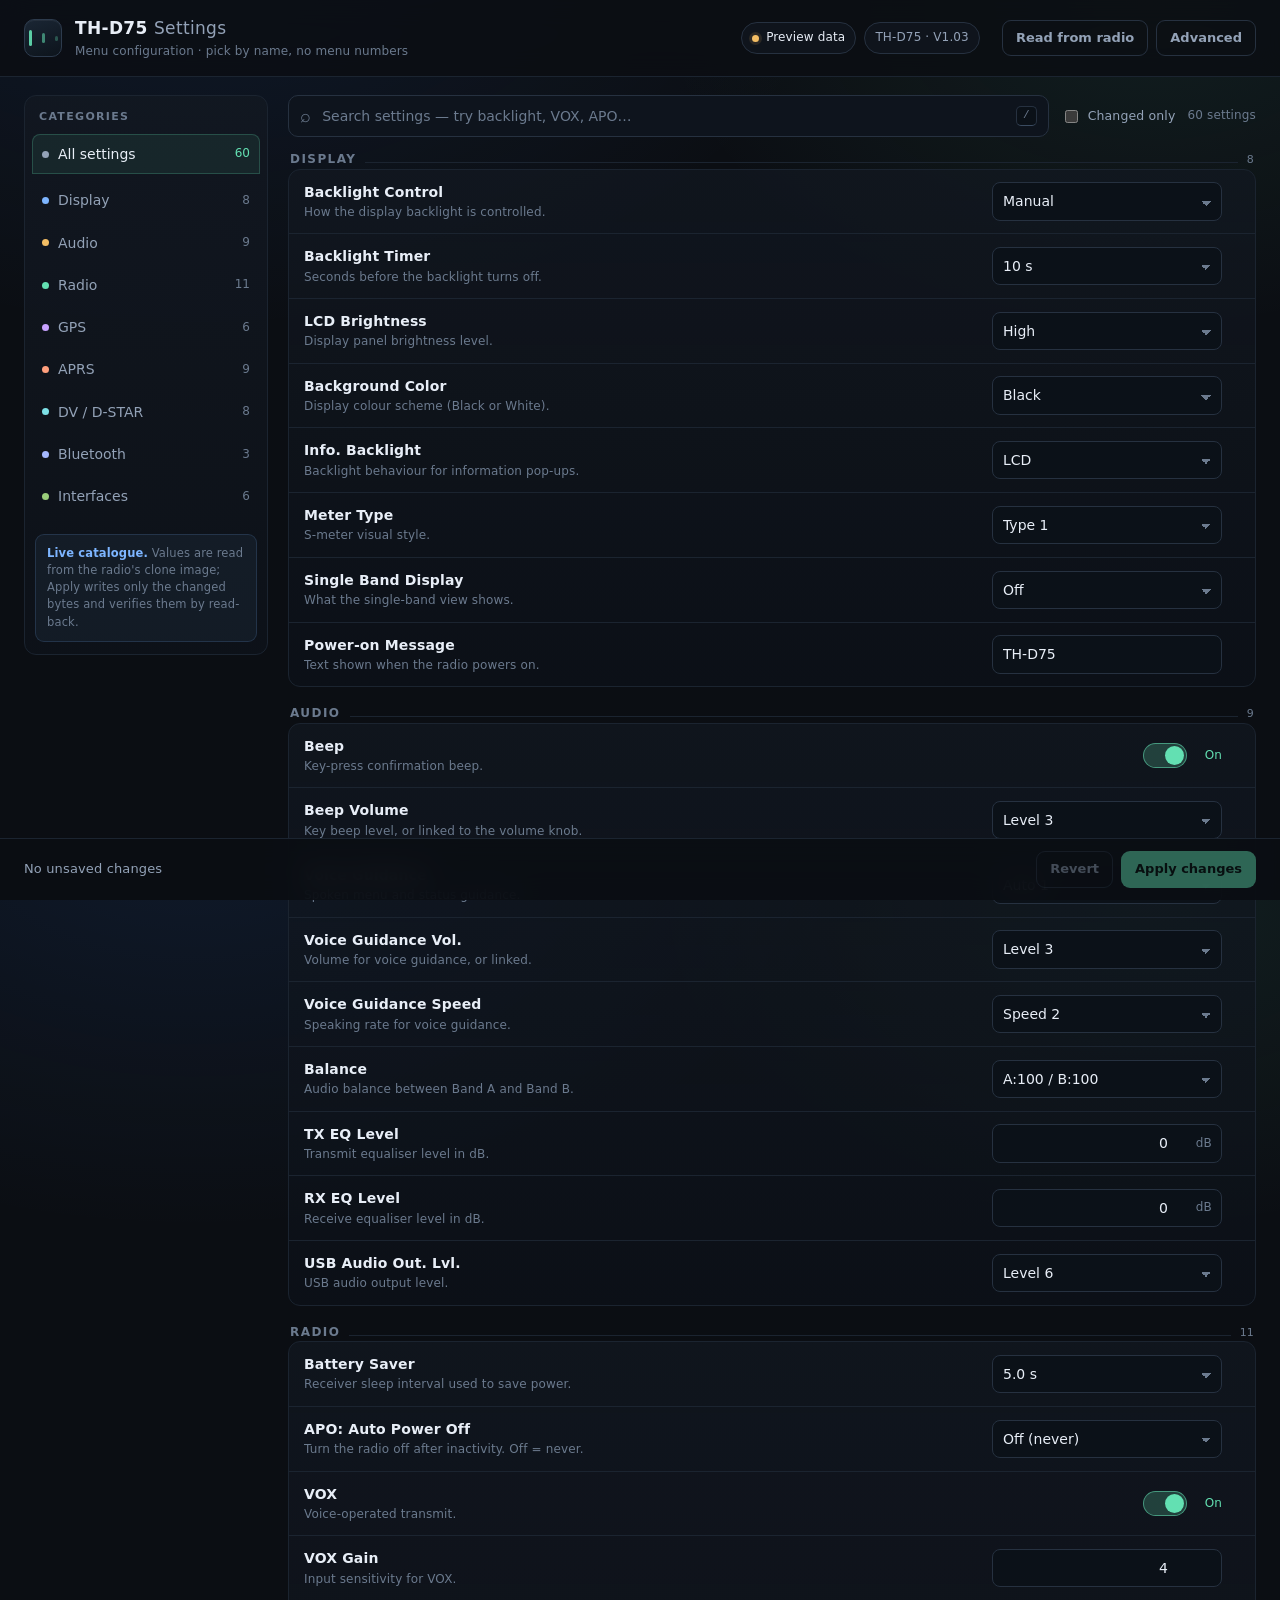
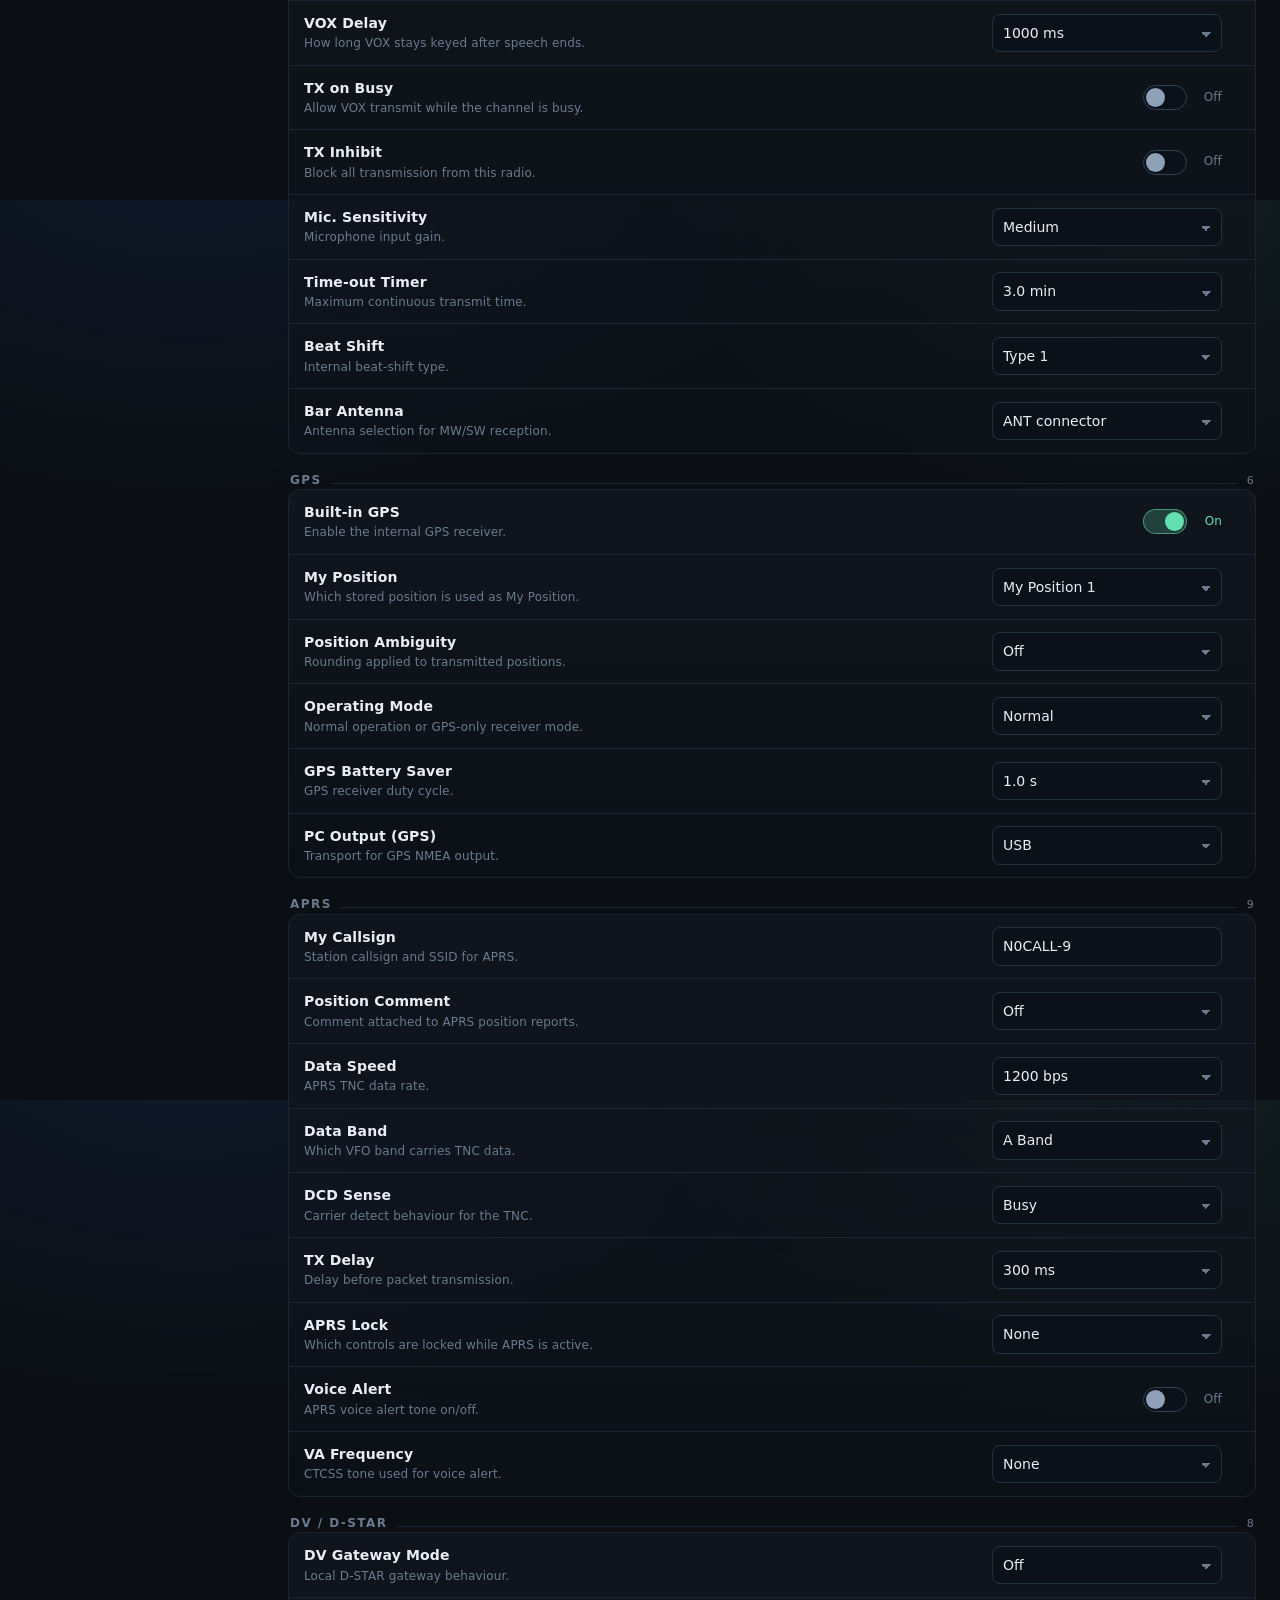
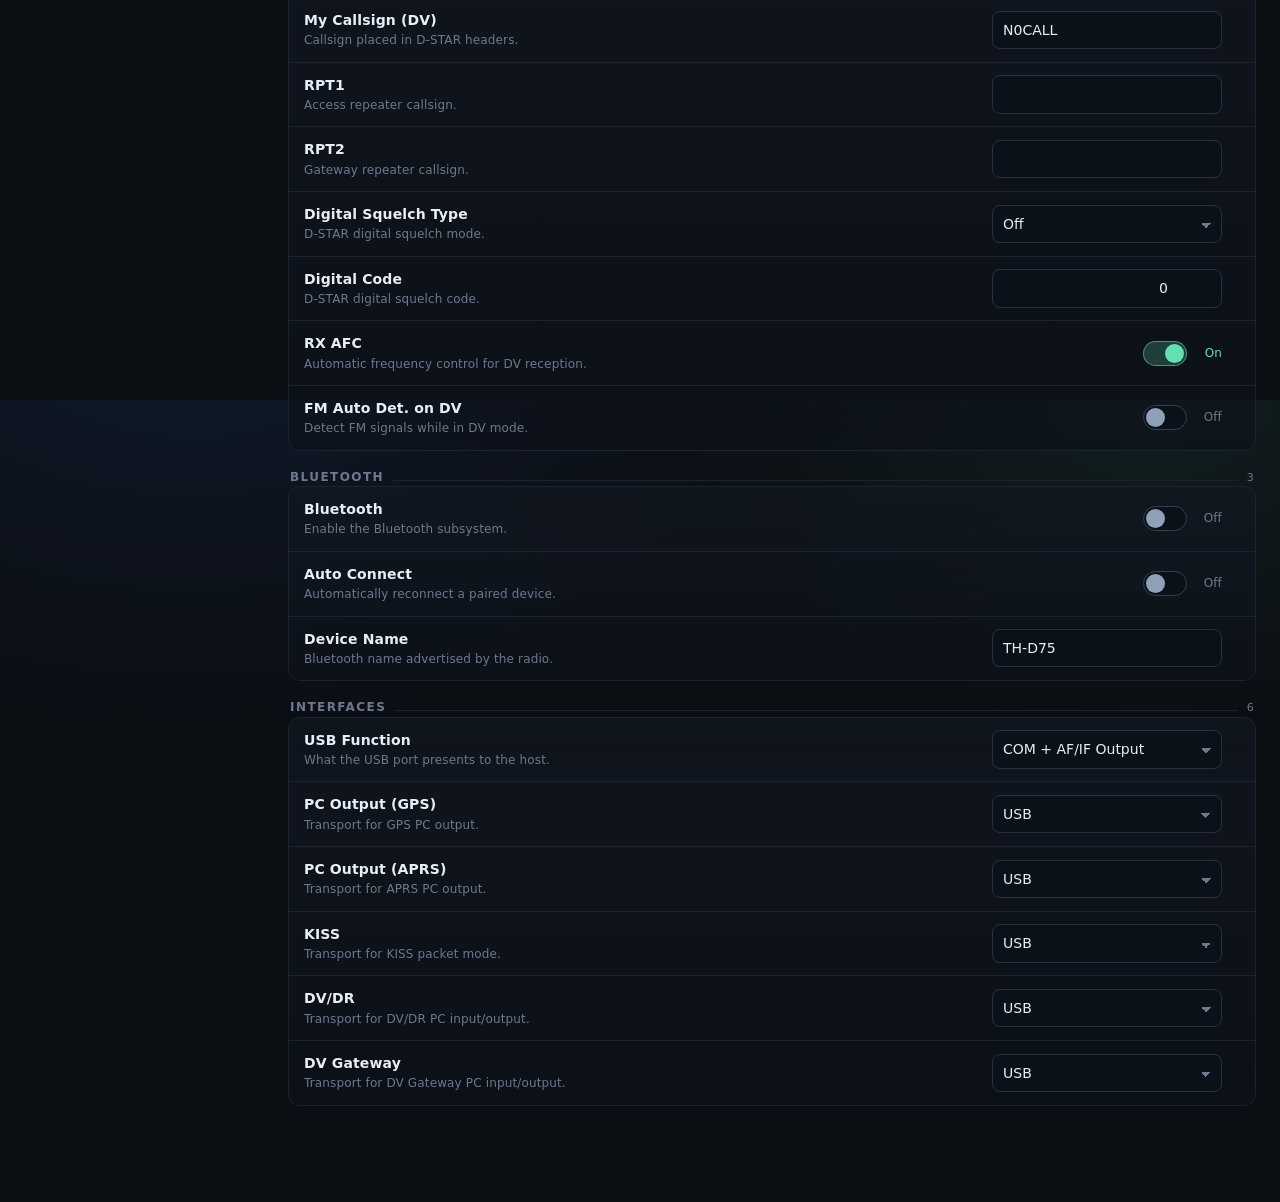
==== settings-ui/index.html @ fb85173a "Initial TH-D75 tools: settings UI, d75mon, menu map and findings" ====
<!doctype html>
<html lang="en">
<head>
  <meta charset="utf-8">
  <meta name="viewport" content="width=device-width, initial-scale=1">
  <title>TH-D75 Settings</title>
  <link rel="stylesheet" href="styles.css">
</head>
<body>
  <header class="topbar">
    <div class="brand">
      <div class="radio-mark" aria-hidden="true">
        <span></span><span></span><span></span>
      </div>
      <div>
        <h1>TH-D75 <em>Settings</em></h1>
        <p class="subtitle">Menu configuration · pick by name, no menu numbers</p>
      </div>
    </div>

    <div class="top-meta">
      <span class="chip chip-live" id="connection-chip"><span class="dot"></span><span id="connection-text">Preview data</span></span>
      <span class="chip" id="radio-meta">TH-D75 · V1.03</span>
    </div>

    <div class="top-actions">
      <button class="btn btn-ghost" id="exit-settings" type="button" hidden>Exit settings</button>
      <button class="btn btn-ghost" id="read-radio" type="button">Read from radio</button>
      <button class="btn btn-ghost" id="advanced-toggle" type="button" aria-pressed="false">Advanced</button>
    </div>
  </header>

  <div class="layout">
    <aside class="sidebar" aria-label="Categories">
      <div class="sidebar-head">Categories</div>
      <nav id="category-nav" class="category-nav"></nav>
      <div class="sidebar-note">
        <strong>Live catalogue.</strong> Values are read from the radio's clone
        image; Apply writes only the changed bytes and verifies them by read-back.
      </div>
    </aside>

    <main class="content">
      <div class="toolbar">
        <label class="search">
          <span class="search-icon" aria-hidden="true">⌕</span>
          <input id="search" type="search" placeholder="Search settings — try backlight, VOX, APO…" autocomplete="off" spellcheck="false">
          <kbd>/</kbd>
        </label>
        <label class="changed-filter">
          <input type="checkbox" id="changed-only">
          <span>Changed only</span>
        </label>
        <div class="result-count" id="result-count" aria-live="polite"></div>
      </div>

      <div class="list-wrap">
        <div id="settings-list" class="settings-list" role="list"></div>
        <div id="empty" class="empty" hidden>
          <div class="empty-mark" aria-hidden="true">⌕</div>
          <h2>No settings found</h2>
          <p>Try a different term, or clear the search and category filter.</p>
          <button class="btn btn-ghost" type="button" id="clear-filters">Clear filters</button>
        </div>
      </div>
    </main>
  </div>

  <footer class="actionbar" id="actionbar">
    <div class="change-summary" id="change-summary">No unsaved changes</div>
    <div class="action-buttons">
      <button class="btn btn-ghost" id="revert" type="button" disabled>Revert</button>
      <button class="btn btn-primary" id="apply" type="button" disabled>Apply changes</button>
    </div>
  </footer>

  <div class="toast" id="toast" role="status" aria-live="polite" hidden></div>

  <script src="catalog.js"></script>
  <script src="app.js"></script>
</body>
</html>
---- settings-ui/styles.css ----
:root {
  color-scheme: dark;
  --bg: #0b0e13;
  --bg-glow: #101722;
  --panel: #121821;
  --panel-2: #0e141d;
  --line: #263140;
  --line-soft: #1b2430;
  --text: #e8eef7;
  --muted: #93a2b7;
  --faint: #6b7a8e;
  --accent: #63e0b2;
  --accent-ink: #07130e;
  --accent-dim: #1d4b3b;
  --amber: #f3bd64;
  --blue: #7db5ff;
  --danger: #ff8b8b;
  --radius: 12px;
  --shadow: 0 20px 60px rgba(0, 0, 0, .35);
}

* { box-sizing: border-box; }
html, body { height: 100%; }
body {
  margin: 0;
  background:
    radial-gradient(1100px 700px at 15% -10%, rgba(57, 133, 255, .10), transparent 60%),
    radial-gradient(900px 600px at 90% 0%, rgba(99, 224, 178, .08), transparent 55%),
    var(--bg);
  color: var(--text);
  font: 14px/1.45 Inter, "Segoe UI", system-ui, -apple-system, "Helvetica Neue", Arial, sans-serif;
  letter-spacing: .01em;
  min-height: 100dvh;
  display: flex;
  flex-direction: column;
}

button, input, select { font: inherit; color: inherit; }
button { cursor: pointer; }
::selection { background: rgba(99, 224, 178, .25); }

.topbar {
  position: sticky;
  top: 0;
  z-index: 20;
  display: flex;
  align-items: center;
  gap: 22px;
  padding: 16px 24px;
  background: rgba(11, 14, 19, .82);
  backdrop-filter: blur(14px);
  border-bottom: 1px solid var(--line-soft);
}
.brand { display: flex; align-items: center; gap: 13px; min-width: 0; }
.radio-mark {
  width: 38px; height: 38px; border-radius: 10px;
  background: linear-gradient(160deg, #1a2634, #0d141c);
  border: 1px solid #2d3b4d;
  display: grid; place-items: center;
  box-shadow: inset 0 1px 0 rgba(255,255,255,.05);
}
.radio-mark span { display: block; width: 3px; height: 16px; background: var(--accent); border-radius: 2px; opacity: .9; }
.radio-mark span:nth-child(2) { height: 10px; opacity: .55; }
.radio-mark span:nth-child(3) { height: 5px; opacity: .3; }
.radio-mark span + span { margin-left: 3px; }
.radio-mark { grid-auto-flow: column; }
h1 { margin: 0; font-size: 17px; font-weight: 650; letter-spacing: .02em; white-space: nowrap; }
h1 em { color: var(--muted); font-weight: 450; font-style: normal; }
.subtitle { margin: 2px 0 0; color: var(--faint); font-size: 12px; white-space: nowrap; }
.top-meta { display: flex; gap: 8px; align-items: center; margin-left: auto; }
.chip {
  display: inline-flex; align-items: center; gap: 7px;
  padding: 6px 10px; border-radius: 999px;
  border: 1px solid var(--line);
  color: var(--muted); font-size: 12px; white-space: nowrap;
  background: rgba(18, 24, 33, .7);
}
.chip-live { color: var(--text); }
.chip-live .dot {
  width: 7px; height: 7px; border-radius: 50%;
  background: var(--amber); box-shadow: 0 0 0 3px rgba(243, 189, 100, .12);
}
.chip-live.live .dot { background: var(--accent); box-shadow: 0 0 0 3px rgba(99, 224, 178, .14); }
.top-actions { display: flex; gap: 8px; }
.btn {
  border-radius: 9px; padding: 8px 13px; border: 1px solid transparent;
  font-size: 13px; font-weight: 550; transition: background .15s, border-color .15s, color .15s, transform .05s;
}
.btn:active { transform: translateY(1px); }
.btn:focus-visible, input:focus-visible, select:focus-visible, .toggle:focus-visible {
  outline: 2px solid var(--accent); outline-offset: 2px;
}
.btn:disabled { opacity: .42; cursor: not-allowed; }
.btn-ghost { background: transparent; border-color: var(--line); color: var(--muted); }
.btn-ghost:hover:not(:disabled) { color: var(--text); border-color: #3a4b60; background: rgba(255,255,255,.03); }
.btn-primary { background: var(--accent); color: var(--accent-ink); }
.btn-primary:hover:not(:disabled) { background: #7df0c2; }

.layout {
  flex: 1;
  width: min(1500px, 100%);
  margin: 0 auto;
  padding: 18px 24px 96px;
  display: grid;
  grid-template-columns: 244px minmax(0, 1fr);
  gap: 20px;
  align-items: start;
}
.sidebar {
  position: sticky; top: 87px;
  border: 1px solid var(--line-soft);
  border-radius: var(--radius);
  background: linear-gradient(180deg, rgba(18,24,33,.9), rgba(13,18,26,.9));
  overflow: hidden;
}
.sidebar-head {
  padding: 13px 14px 8px;
  color: var(--faint); font-size: 11px; font-weight: 650;
  text-transform: uppercase; letter-spacing: .12em;
}
.category-nav { display: flex; flex-direction: column; padding: 0 7px 8px; }
.cat {
  display: flex; align-items: center; gap: 9px;
  width: 100%; padding: 9px 9px; margin: 1px 0;
  border: 1px solid transparent; border-radius: 8px;
  background: transparent; color: var(--muted); text-align: left;
}
.cat:hover { background: rgba(255,255,255,.035); color: var(--text); }
.cat.active { background: rgba(99,224,178,.08); border-color: rgba(99,224,178,.22); color: var(--text); }
.cat .cat-dot { width: 7px; height: 7px; border-radius: 50%; background: var(--cat-color, var(--faint)); flex: none; }
.cat .cat-name { flex: 1; }
.cat .cat-count { color: var(--faint); font-size: 12px; font-variant-numeric: tabular-nums; }
.cat.active .cat-count { color: var(--accent); }
.cat-all { margin-bottom: 5px; border-bottom: 1px solid var(--line-soft); border-radius: 8px 8px 0 0; }
.sidebar-note {
  margin: 8px 10px 12px;
  padding: 10px 11px;
  border-radius: 9px;
  background: rgba(125, 181, 255, .06);
  border: 1px solid rgba(125, 181, 255, .16);
  color: var(--faint); font-size: 11.5px; line-height: 1.5;
}
.sidebar-note strong { color: var(--blue); font-weight: 600; }

.content { min-width: 0; }
.toolbar {
  display: flex; align-items: center; gap: 12px; flex-wrap: wrap;
  margin-bottom: 14px;
}
.search {
  flex: 1; min-width: 260px;
  display: flex; align-items: center; gap: 9px;
  padding: 9px 11px;
  border: 1px solid var(--line); border-radius: 10px;
  background: var(--panel-2);
}
.search:focus-within { border-color: rgba(99,224,178,.55); box-shadow: 0 0 0 3px rgba(99,224,178,.08); }
.search-icon { color: var(--faint); font-size: 18px; line-height: 1; }
.search input {
  flex: 1; border: 0; outline: 0; background: transparent; color: var(--text);
  min-width: 0;
}
.search input::placeholder { color: var(--faint); }
kbd {
  border: 1px solid var(--line); border-bottom-color: #3a4b60; border-radius: 5px;
  padding: 1px 6px; color: var(--faint); font-size: 11px; background: #0b1118;
}
.changed-filter { display: flex; align-items: center; gap: 7px; color: var(--muted); font-size: 12.5px; user-select: none; }
.changed-filter input { accent-color: var(--accent); }
.result-count { color: var(--faint); font-size: 12px; margin-left: auto; }

.list-wrap { position: relative; }
.settings-list { display: flex; flex-direction: column; gap: 18px; }
.group-head {
  display: flex; align-items: baseline; gap: 9px; padding: 0 2px;
}
.group-head h2 { margin: 0; font-size: 12px; text-transform: uppercase; letter-spacing: .12em; color: var(--faint); font-weight: 650; }
.group-head .group-line { flex: 1; height: 1px; background: var(--line-soft); }
.group-head .group-count { color: var(--faint); font-size: 11px; }
.rows {
  border: 1px solid var(--line-soft); border-radius: var(--radius);
  background: linear-gradient(180deg, rgba(18,24,33,.75), rgba(13,18,26,.65));
  overflow: hidden;
}
.row {
  display: grid;
  grid-template-columns: minmax(0, 1fr) 230px auto;
  gap: 18px; align-items: center;
  padding: 12px 15px;
  border-top: 1px solid var(--line-soft);
  transition: background .12s;
}
.row:first-child { border-top: 0; }
.row:hover { background: rgba(255,255,255,.018); }
.row.changed { background: rgba(99,224,178,.035); }
.row-main { min-width: 0; }
.row-title { display: flex; align-items: center; gap: 8px; }
.row-label { font-weight: 560; color: var(--text); }
.changed-dot {
  width: 6px; height: 6px; border-radius: 50%; background: var(--accent);
  box-shadow: 0 0 0 3px rgba(99,224,178,.10); flex: none;
}
.row-desc { color: var(--faint); font-size: 12px; margin-top: 2px; overflow: hidden; text-overflow: ellipsis; white-space: nowrap; }
.row-meta { display: flex; gap: 6px; flex-wrap: wrap; justify-content: flex-end; }
.badge {
  display: inline-flex; align-items: center;
  border: 1px solid var(--line); border-radius: 6px;
  padding: 2px 6px; color: var(--faint); font-size: 10.5px;
  font-variant-numeric: tabular-nums; white-space: nowrap;
}
.badge.menu { color: var(--blue); border-color: rgba(125,181,255,.25); background: rgba(125,181,255,.06); }
.badge.offset { font-family: ui-monospace, SFMono-Regular, Menlo, monospace; }
body:not(.advanced) .row-meta .badge { display: none; }
body.advanced .row-meta .badge { display: inline-flex; }

.control { justify-self: end; width: 230px; }
select, input[type="text"], input[type="number"] {
  width: 100%; padding: 8px 10px;
  border: 1px solid var(--line); border-radius: 8px;
  background: #0b1118; color: var(--text);
  outline: 0;
}
select { appearance: none; padding-right: 30px;
  background-image: linear-gradient(45deg, transparent 50%, var(--faint) 50%), linear-gradient(135deg, var(--faint) 50%, transparent 50%);
  background-position: calc(100% - 15px) 55%, calc(100% - 10px) 55%;
  background-size: 5px 5px, 5px 5px; background-repeat: no-repeat;
}
select:hover, input:hover { border-color: #35465b; }
select:focus, input:focus { border-color: rgba(99,224,178,.6); box-shadow: 0 0 0 3px rgba(99,224,178,.07); }
input[type="number"] { text-align: right; padding-right: 38px; }
.number-wrap { position: relative; }
.number-unit { position: absolute; right: 10px; top: 50%; transform: translateY(-50%); color: var(--faint); font-size: 12px; pointer-events: none; }
.toggle {
  position: relative; width: 44px; height: 25px; border-radius: 999px;
  border: 1px solid #334154; background: #0b1118; padding: 0;
  transition: background .16s, border-color .16s;
}
.toggle::after {
  content: ""; position: absolute; top: 2px; left: 2px;
  width: 19px; height: 19px; border-radius: 50%;
  background: #8fa1b8; transition: transform .16s, background .16s;
}
.toggle[aria-checked="true"] { background: rgba(99,224,178,.22); border-color: rgba(99,224,178,.55); }
.toggle[aria-checked="true"]::after { transform: translateX(19px); background: var(--accent); }
.toggle-row { display: flex; align-items: center; justify-content: flex-end; gap: 9px; height: 100%; }
.toggle-state { color: var(--faint); font-size: 12px; min-width: 26px; text-align: right; }
.toggle[aria-checked="true"] ~ .toggle-state { color: var(--accent); }

.empty {
  text-align: center; padding: 70px 20px; color: var(--muted);
  border: 1px dashed var(--line); border-radius: var(--radius);
  background: rgba(18,24,33,.35);
}
.empty-mark { font-size: 30px; color: var(--faint); margin-bottom: 6px; }
.empty h2 { margin: 0 0 4px; font-size: 16px; color: var(--text); }
.empty p { margin: 0 0 16px; color: var(--faint); font-size: 13px; }

.actionbar {
  position: fixed; bottom: 0; left: 0; right: 0; z-index: 30;
  display: flex; align-items: center; gap: 16px;
  padding: 12px 24px calc(12px + env(safe-area-inset-bottom));
  background: rgba(11,14,19,.9);
  backdrop-filter: blur(14px);
  border-top: 1px solid var(--line-soft);
}
.change-summary { color: var(--muted); font-size: 13px; }
.change-summary strong { color: var(--accent); font-weight: 650; }
.action-buttons { display: flex; gap: 8px; margin-left: auto; }

.toast {
  position: fixed; left: 50%; bottom: 78px; transform: translateX(-50%);
  z-index: 50; max-width: min(560px, calc(100vw - 32px));
  padding: 11px 15px; border-radius: 10px;
  background: #172331; border: 1px solid #2f4055; color: var(--text);
  box-shadow: var(--shadow); font-size: 13px;
  animation: toast-in .18s ease-out;
}
@keyframes toast-in { from { opacity: 0; transform: translate(-50%, 6px); } to { opacity: 1; transform: translate(-50%, 0); } }

@media (max-width: 1040px) {
  .topbar { flex-wrap: wrap; }
  .top-meta { margin-left: 0; }
  .top-actions { margin-left: auto; }
  .layout { grid-template-columns: 200px minmax(0, 1fr); }
}
@media (max-width: 820px) {
  .layout { grid-template-columns: 1fr; padding: 14px 14px 100px; }
  .sidebar { position: static; }
  .category-nav { flex-direction: row; overflow-x: auto; gap: 4px; padding: 0 8px 9px; }
  .cat { width: auto; white-space: nowrap; }
  .cat-all { border-bottom: 0; border-right: 1px solid var(--line-soft); margin-bottom: 0; border-radius: 8px 0 0 8px; }
  .sidebar-note { display: none; }
  .row { grid-template-columns: minmax(0, 1fr); gap: 9px; }
  .control { width: 100%; justify-self: stretch; }
  .row-meta { justify-content: flex-start; }
  .topbar { padding: 13px 14px; gap: 12px; }
  .subtitle { display: none; }
  h1 { font-size: 16px; }
  .top-actions { width: 100%; }
  .top-actions .btn { flex: 1; }
}
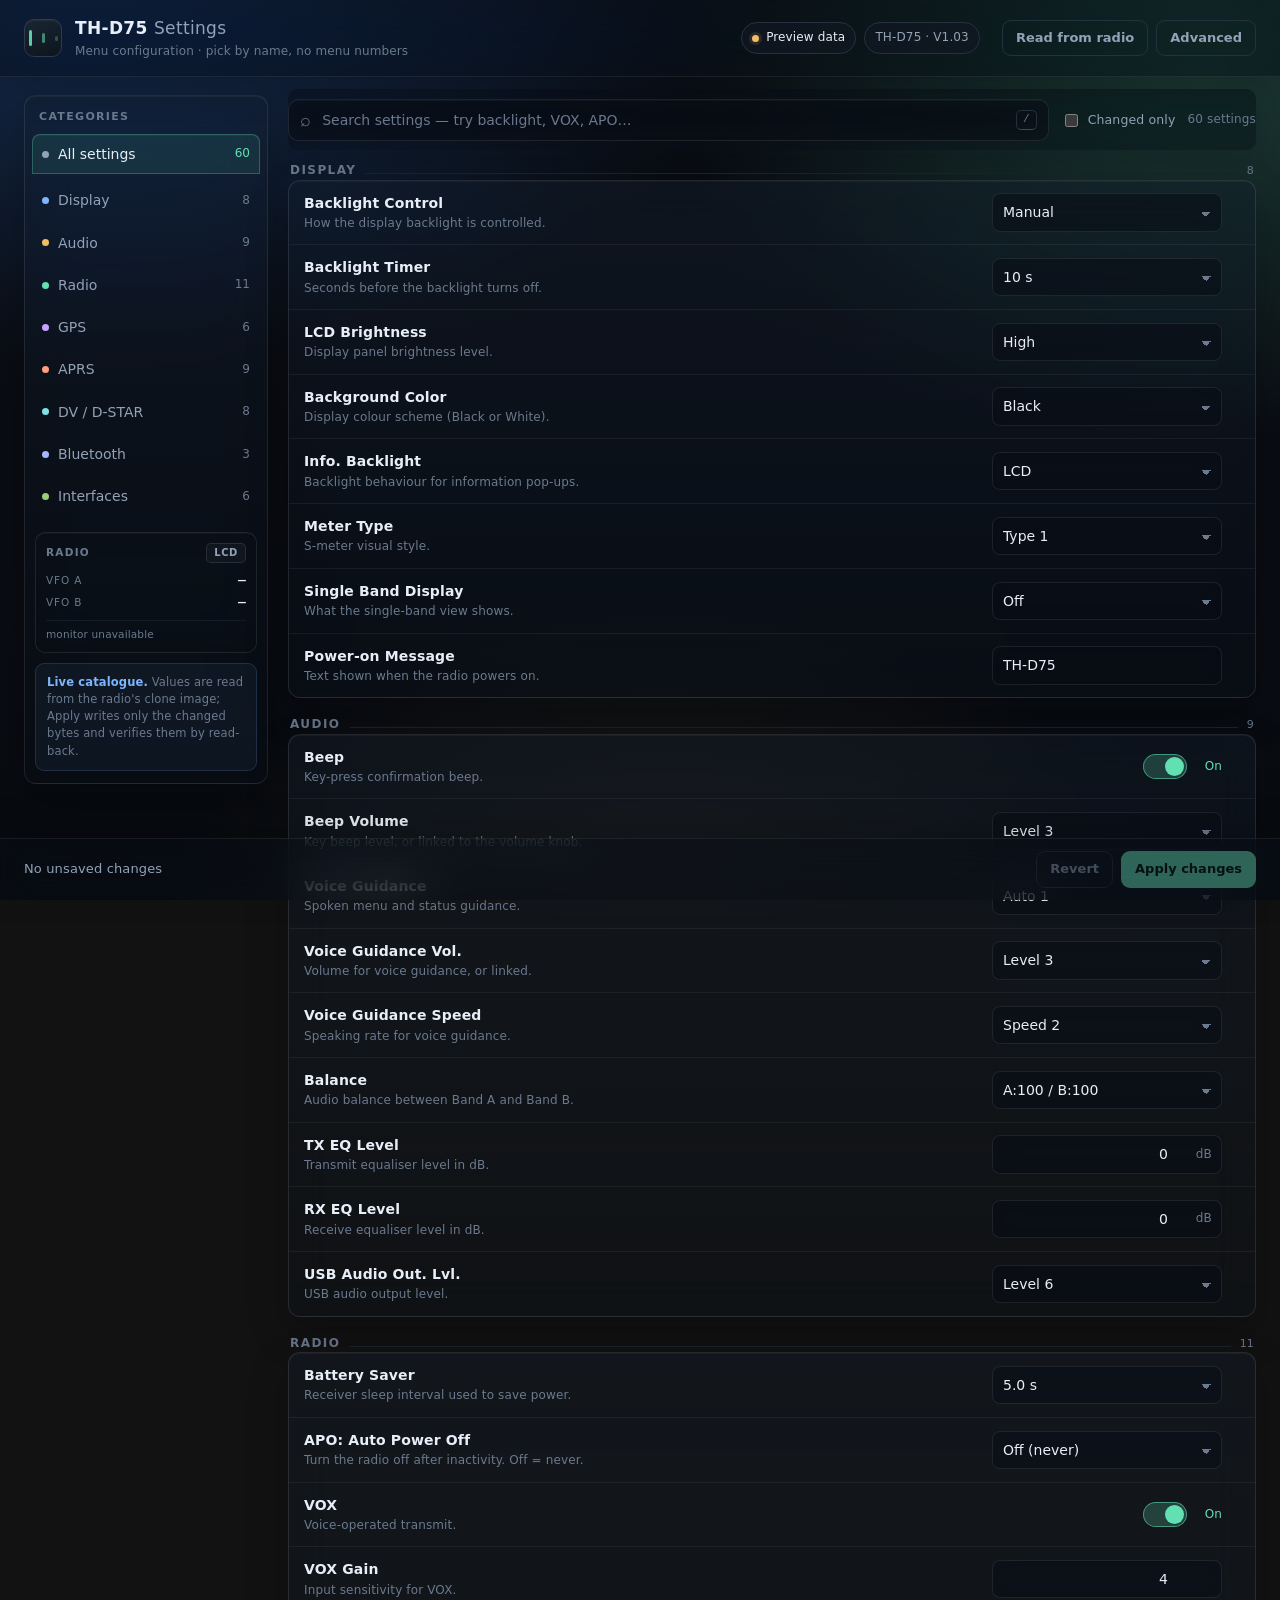
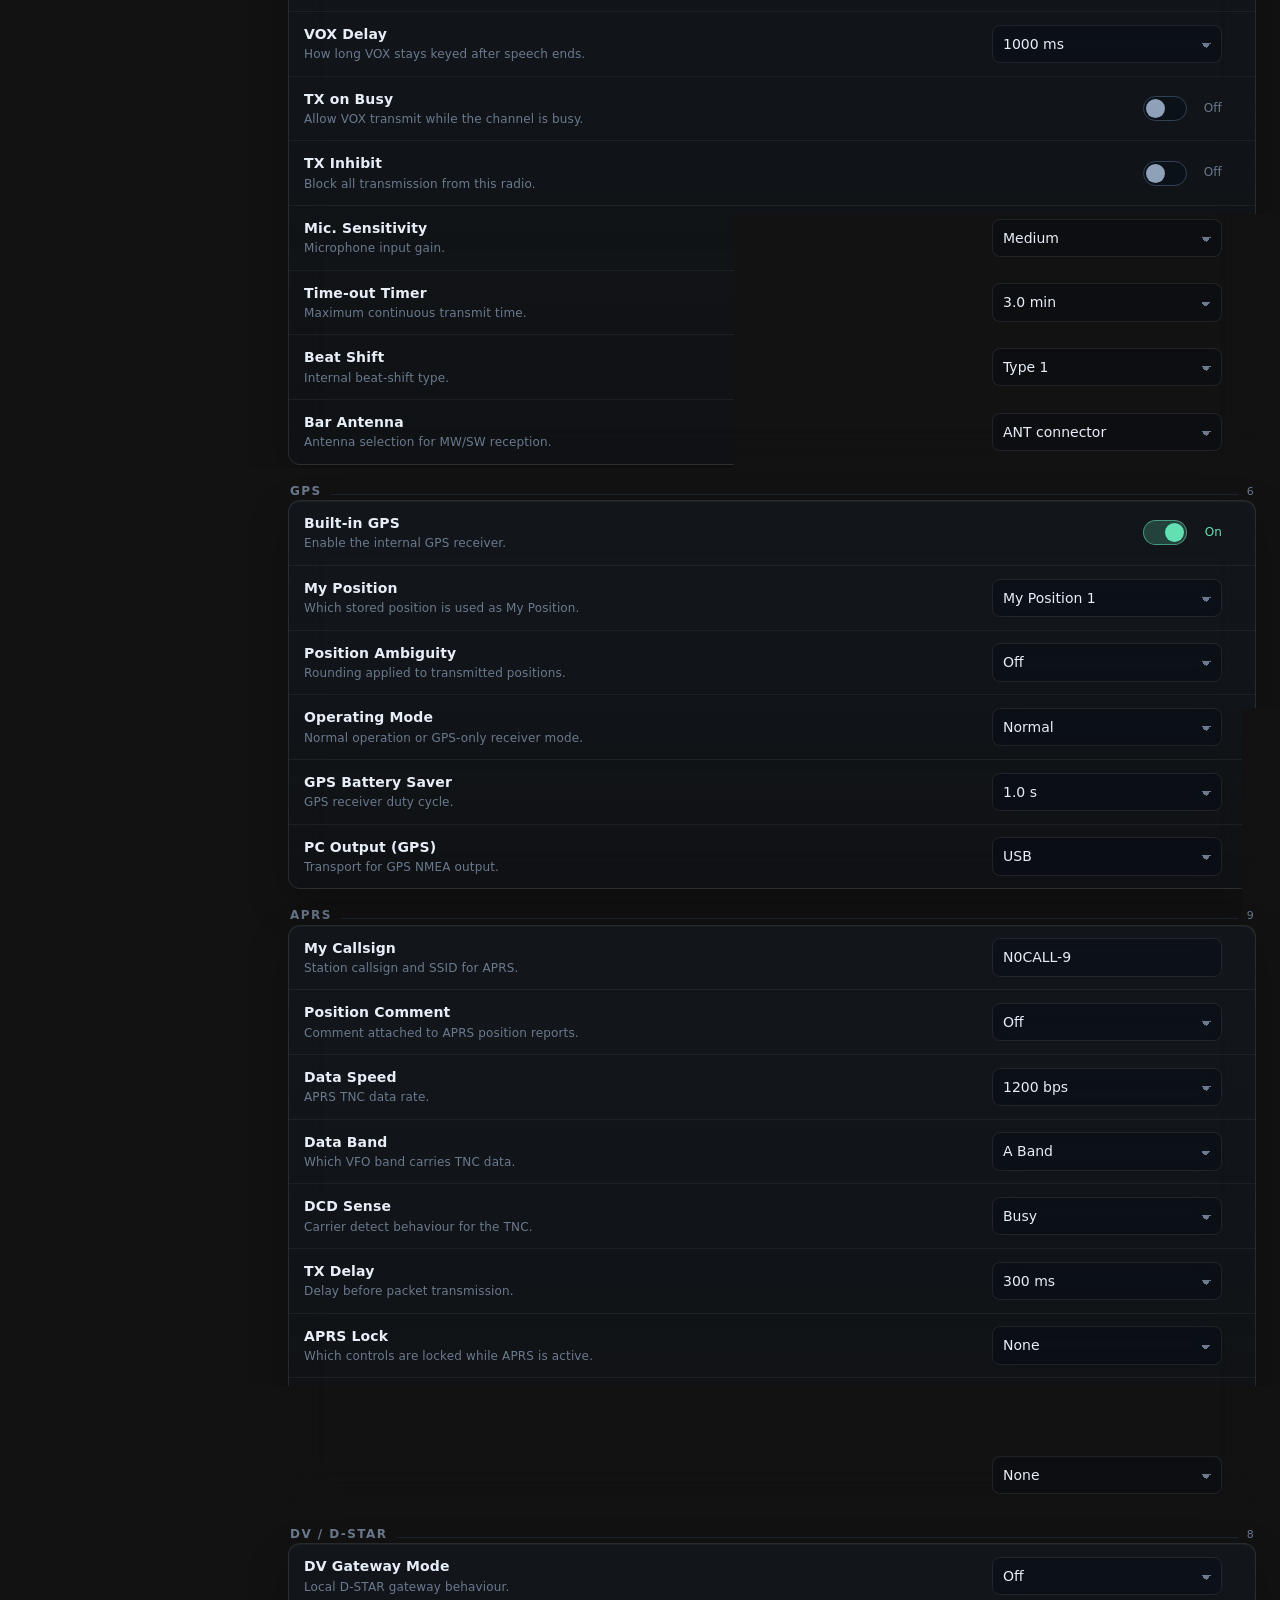
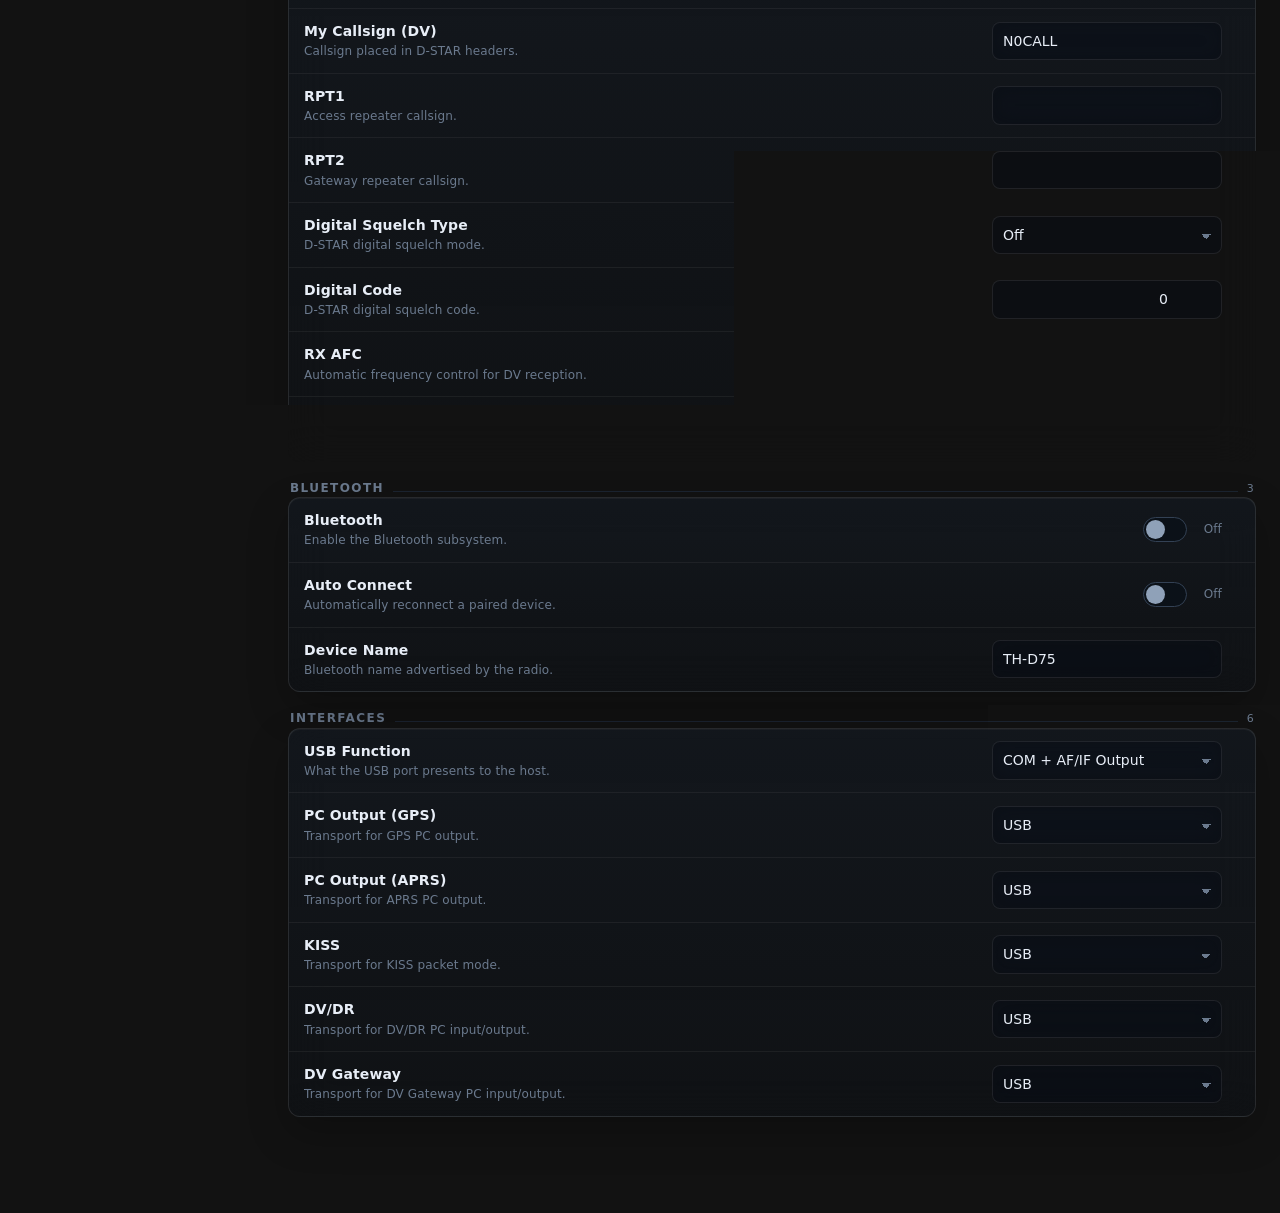
==== commit 8c68ec24: "feat: add live VFO and LCD panel to settings UI" ====
--- a/settings-ui/index.html
+++ b/settings-ui/index.html
@@ -34,6 +34,20 @@
     <aside class="sidebar" aria-label="Categories">
       <div class="sidebar-head">Categories</div>
       <nav id="category-nav" class="category-nav"></nav>
+
+      <section class="radio-panel" aria-label="Live radio status">
+        <div class="radio-panel-head">
+          <span>Radio</span>
+          <button class="mini-btn" id="screen-toggle" type="button" aria-pressed="false">LCD</button>
+        </div>
+        <div class="vfo-row"><span class="vfo-label">VFO A</span><b class="vfo-freq" id="vfo-a">—</b></div>
+        <div class="vfo-row"><span class="vfo-label">VFO B</span><b class="vfo-freq" id="vfo-b">—</b></div>
+        <div class="radio-panel-status" id="vfo-status">monitor</div>
+        <div class="screen-wrap" id="screen-wrap" hidden>
+          <img id="screen-img" alt="Live TH-D75 LCD" width="240" height="180">
+        </div>
+      </section>
+
       <div class="sidebar-note">
         <strong>Live catalogue.</strong> Values are read from the radio's clone
         image; Apply writes only the changed bytes and verifies them by read-back.
--- a/settings-ui/styles.css
+++ b/settings-ui/styles.css
@@ -24,9 +24,11 @@
 body {
   margin: 0;
   background:
-    radial-gradient(1100px 700px at 15% -10%, rgba(57, 133, 255, .10), transparent 60%),
-    radial-gradient(900px 600px at 90% 0%, rgba(99, 224, 178, .08), transparent 55%),
-    var(--bg);
+    radial-gradient(1200px 760px at 7% -8%, rgba(57, 133, 255, .30), transparent 58%),
+    radial-gradient(950px 720px at 94% 4%, rgba(99, 224, 178, .22), transparent 56%),
+    radial-gradient(820px 620px at 52% 108%, rgba(243, 189, 100, .10), transparent 62%),
+    linear-gradient(180deg, #0a0e14 0%, #090c12 52%, #080b10 100%);
+  background-attachment: fixed;
   color: var(--text);
   font: 14px/1.45 Inter, "Segoe UI", system-ui, -apple-system, "Helvetica Neue", Arial, sans-serif;
   letter-spacing: .01em;
@@ -47,9 +49,11 @@
   align-items: center;
   gap: 22px;
   padding: 16px 24px;
-  background: rgba(11, 14, 19, .82);
-  backdrop-filter: blur(14px);
-  border-bottom: 1px solid var(--line-soft);
+  background: rgba(9, 13, 19, .50);
+  -webkit-backdrop-filter: blur(22px) saturate(145%);
+  backdrop-filter: blur(22px) saturate(145%);
+  border-bottom: 1px solid rgba(255, 255, 255, .07);
+  box-shadow: 0 10px 36px rgba(0, 0, 0, .22);
 }
 .brand { display: flex; align-items: center; gap: 13px; min-width: 0; }
 .radio-mark {
@@ -98,7 +102,7 @@
 
 .layout {
   flex: 1;
-  width: min(1500px, 100%);
+  width: min(1640px, 100%);
   margin: 0 auto;
   padding: 18px 24px 96px;
   display: grid;
@@ -110,7 +114,11 @@
   position: sticky; top: 87px;
   border: 1px solid var(--line-soft);
   border-radius: var(--radius);
-  background: linear-gradient(180deg, rgba(18,24,33,.9), rgba(13,18,26,.9));
+  background: linear-gradient(180deg, rgba(22, 31, 43, .46), rgba(10, 15, 22, .34));
+  -webkit-backdrop-filter: blur(24px) saturate(145%);
+  backdrop-filter: blur(24px) saturate(145%);
+  border: 1px solid rgba(255, 255, 255, .09);
+  box-shadow: 0 18px 50px rgba(0, 0, 0, .26), inset 0 1px 0 rgba(255, 255, 255, .05);
   overflow: hidden;
 }
 .sidebar-head {
@@ -126,7 +134,12 @@
   background: transparent; color: var(--muted); text-align: left;
 }
 .cat:hover { background: rgba(255,255,255,.035); color: var(--text); }
-.cat.active { background: rgba(99,224,178,.08); border-color: rgba(99,224,178,.22); color: var(--text); }
+.cat.active {
+  background: rgba(99, 224, 178, .10);
+  border-color: rgba(99, 224, 178, .28);
+  color: var(--text);
+  box-shadow: inset 0 1px 0 rgba(255, 255, 255, .04);
+}
 .cat .cat-dot { width: 7px; height: 7px; border-radius: 50%; background: var(--cat-color, var(--faint)); flex: none; }
 .cat .cat-name { flex: 1; }
 .cat .cat-count { color: var(--faint); font-size: 12px; font-variant-numeric: tabular-nums; }
@@ -147,12 +160,27 @@
   display: flex; align-items: center; gap: 12px; flex-wrap: wrap;
   margin-bottom: 14px;
 }
+@media (min-width: 1200px) {
+  .toolbar {
+    position: sticky; top: 86px; z-index: 8;
+    padding: 10px 0 9px;
+    margin: -6px 0 12px;
+    background: rgba(10, 14, 20, .46);
+    -webkit-backdrop-filter: blur(18px) saturate(140%);
+    backdrop-filter: blur(18px) saturate(140%);
+    border-radius: 10px;
+    box-shadow: 0 8px 26px rgba(0, 0, 0, .14);
+  }
+}
 .search {
   flex: 1; min-width: 260px;
   display: flex; align-items: center; gap: 9px;
   padding: 9px 11px;
-  border: 1px solid var(--line); border-radius: 10px;
-  background: var(--panel-2);
+  border: 1px solid rgba(255, 255, 255, .09); border-radius: 10px;
+  background: rgba(10, 15, 22, .40);
+  -webkit-backdrop-filter: blur(14px) saturate(135%);
+  backdrop-filter: blur(14px) saturate(135%);
+  box-shadow: inset 0 1px 0 rgba(255, 255, 255, .035);
 }
 .search:focus-within { border-color: rgba(99,224,178,.55); box-shadow: 0 0 0 3px rgba(99,224,178,.08); }
 .search-icon { color: var(--faint); font-size: 18px; line-height: 1; }
@@ -178,8 +206,11 @@
 .group-head .group-line { flex: 1; height: 1px; background: var(--line-soft); }
 .group-head .group-count { color: var(--faint); font-size: 11px; }
 .rows {
-  border: 1px solid var(--line-soft); border-radius: var(--radius);
-  background: linear-gradient(180deg, rgba(18,24,33,.75), rgba(13,18,26,.65));
+  border: 1px solid rgba(255, 255, 255, .10); border-radius: var(--radius);
+  background: linear-gradient(180deg, rgba(20, 29, 41, .46), rgba(12, 18, 26, .36));
+  -webkit-backdrop-filter: blur(20px) saturate(135%);
+  backdrop-filter: blur(20px) saturate(135%);
+  box-shadow: 0 16px 42px rgba(0, 0, 0, .24), inset 0 1px 0 rgba(255, 255, 255, .04);
   overflow: hidden;
 }
 .row {
@@ -187,12 +218,12 @@
   grid-template-columns: minmax(0, 1fr) 230px auto;
   gap: 18px; align-items: center;
   padding: 12px 15px;
-  border-top: 1px solid var(--line-soft);
+  border-top: 1px solid rgba(255, 255, 255, .055);
   transition: background .12s;
 }
 .row:first-child { border-top: 0; }
-.row:hover { background: rgba(255,255,255,.018); }
-.row.changed { background: rgba(99,224,178,.035); }
+.row:hover { background: rgba(255,255,255,.028); }
+.row.changed { background: rgba(99,224,178,.045); }
 .row-main { min-width: 0; }
 .row-title { display: flex; align-items: center; gap: 8px; }
 .row-label { font-weight: 560; color: var(--text); }
@@ -216,8 +247,10 @@
 .control { justify-self: end; width: 230px; }
 select, input[type="text"], input[type="number"] {
   width: 100%; padding: 8px 10px;
-  border: 1px solid var(--line); border-radius: 8px;
-  background: #0b1118; color: var(--text);
+  border: 1px solid rgba(255, 255, 255, .085); border-radius: 8px;
+  background: rgba(8, 13, 20, .52); color: var(--text);
+  -webkit-backdrop-filter: blur(10px);
+  backdrop-filter: blur(10px);
   outline: 0;
 }
 select { appearance: none; padding-right: 30px;
@@ -259,9 +292,11 @@
   position: fixed; bottom: 0; left: 0; right: 0; z-index: 30;
   display: flex; align-items: center; gap: 16px;
   padding: 12px 24px calc(12px + env(safe-area-inset-bottom));
-  background: rgba(11,14,19,.9);
-  backdrop-filter: blur(14px);
-  border-top: 1px solid var(--line-soft);
+  background: rgba(9, 13, 19, .50);
+  -webkit-backdrop-filter: blur(22px) saturate(145%);
+  backdrop-filter: blur(22px) saturate(145%);
+  border-top: 1px solid rgba(255, 255, 255, .07);
+  box-shadow: 0 -10px 36px rgba(0, 0, 0, .18);
 }
 .change-summary { color: var(--muted); font-size: 13px; }
 .change-summary strong { color: var(--accent); font-weight: 650; }
@@ -276,6 +311,20 @@
   animation: toast-in .18s ease-out;
 }
 @keyframes toast-in { from { opacity: 0; transform: translate(-50%, 6px); } to { opacity: 1; transform: translate(-50%, 0); } }
+
+@media (min-width: 1450px) {
+  .rows {
+    display: grid;
+    grid-template-columns: repeat(2, minmax(0, 1fr));
+  }
+  .row {
+    grid-template-columns: minmax(0, 1fr) 220px auto;
+    gap: 14px;
+    border-left: 1px solid var(--line-soft);
+  }
+  .row:nth-child(odd) { border-left: 0; }
+  .row:nth-child(-n+2) { border-top: 0; }
+}
 
 @media (max-width: 1040px) {
   .topbar { flex-wrap: wrap; }
@@ -299,3 +348,59 @@
   .top-actions { width: 100%; }
   .top-actions .btn { flex: 1; }
 }
+
+/* Keep panels readable when backdrop-filter is unavailable. */
+@supports not ((backdrop-filter: blur(1px)) or (-webkit-backdrop-filter: blur(1px))) {
+  .topbar, .actionbar, .sidebar, .rows, .search, .toolbar {
+    background: rgba(18, 24, 33, .96);
+  }
+}
+
+/* Live VFO / LCD panel */
+.radio-panel {
+  margin: 6px 10px 10px;
+  padding: 10px 10px 9px;
+  border: 1px solid rgba(255, 255, 255, .09);
+  border-radius: 10px;
+  background: rgba(10, 15, 22, .34);
+  -webkit-backdrop-filter: blur(16px) saturate(135%);
+  backdrop-filter: blur(16px) saturate(135%);
+  box-shadow: inset 0 1px 0 rgba(255, 255, 255, .04);
+}
+.radio-panel-head {
+  display: flex; align-items: center; justify-content: space-between;
+  margin-bottom: 7px;
+  color: var(--faint); font-size: 10.5px; font-weight: 650;
+  text-transform: uppercase; letter-spacing: .12em;
+}
+.mini-btn {
+  padding: 3px 7px; border-radius: 5px;
+  border: 1px solid rgba(255,255,255,.10);
+  background: rgba(255,255,255,.03);
+  color: var(--muted); font-size: 10px; line-height: 1.2;
+  text-transform: uppercase; letter-spacing: .06em;
+}
+.mini-btn:hover { color: var(--text); border-color: rgba(99,224,178,.35); }
+.mini-btn[aria-pressed="true"] { color: var(--accent); border-color: rgba(99,224,178,.4); }
+.vfo-row { display: flex; align-items: baseline; justify-content: space-between; gap: 8px; padding: 2px 0; }
+.vfo-label { color: var(--faint); font-size: 10.5px; letter-spacing: .08em; }
+.vfo-freq {
+  color: var(--text); font-family: ui-monospace, SFMono-Regular, Menlo, monospace;
+  font-size: 13px; font-weight: 600; font-variant-numeric: tabular-nums;
+  letter-spacing: .02em;
+}
+.radio-panel-status {
+  margin-top: 5px; padding-top: 6px; border-top: 1px solid rgba(255,255,255,.055);
+  color: var(--faint); font-size: 10.5px;
+}
+.radio-panel-status.live { color: var(--accent); }
+.screen-wrap { margin-top: 8px; }
+.screen-wrap img {
+  display: block; width: 100%; height: auto;
+  border: 1px solid rgba(255,255,255,.12); border-radius: 6px;
+  background: #05080c; image-rendering: pixelated;
+}
+@media (max-width: 820px) {
+  .radio-panel { margin: 8px 8px 10px; }
+  .screen-wrap img { max-width: 240px; margin: 0 auto; }
+}
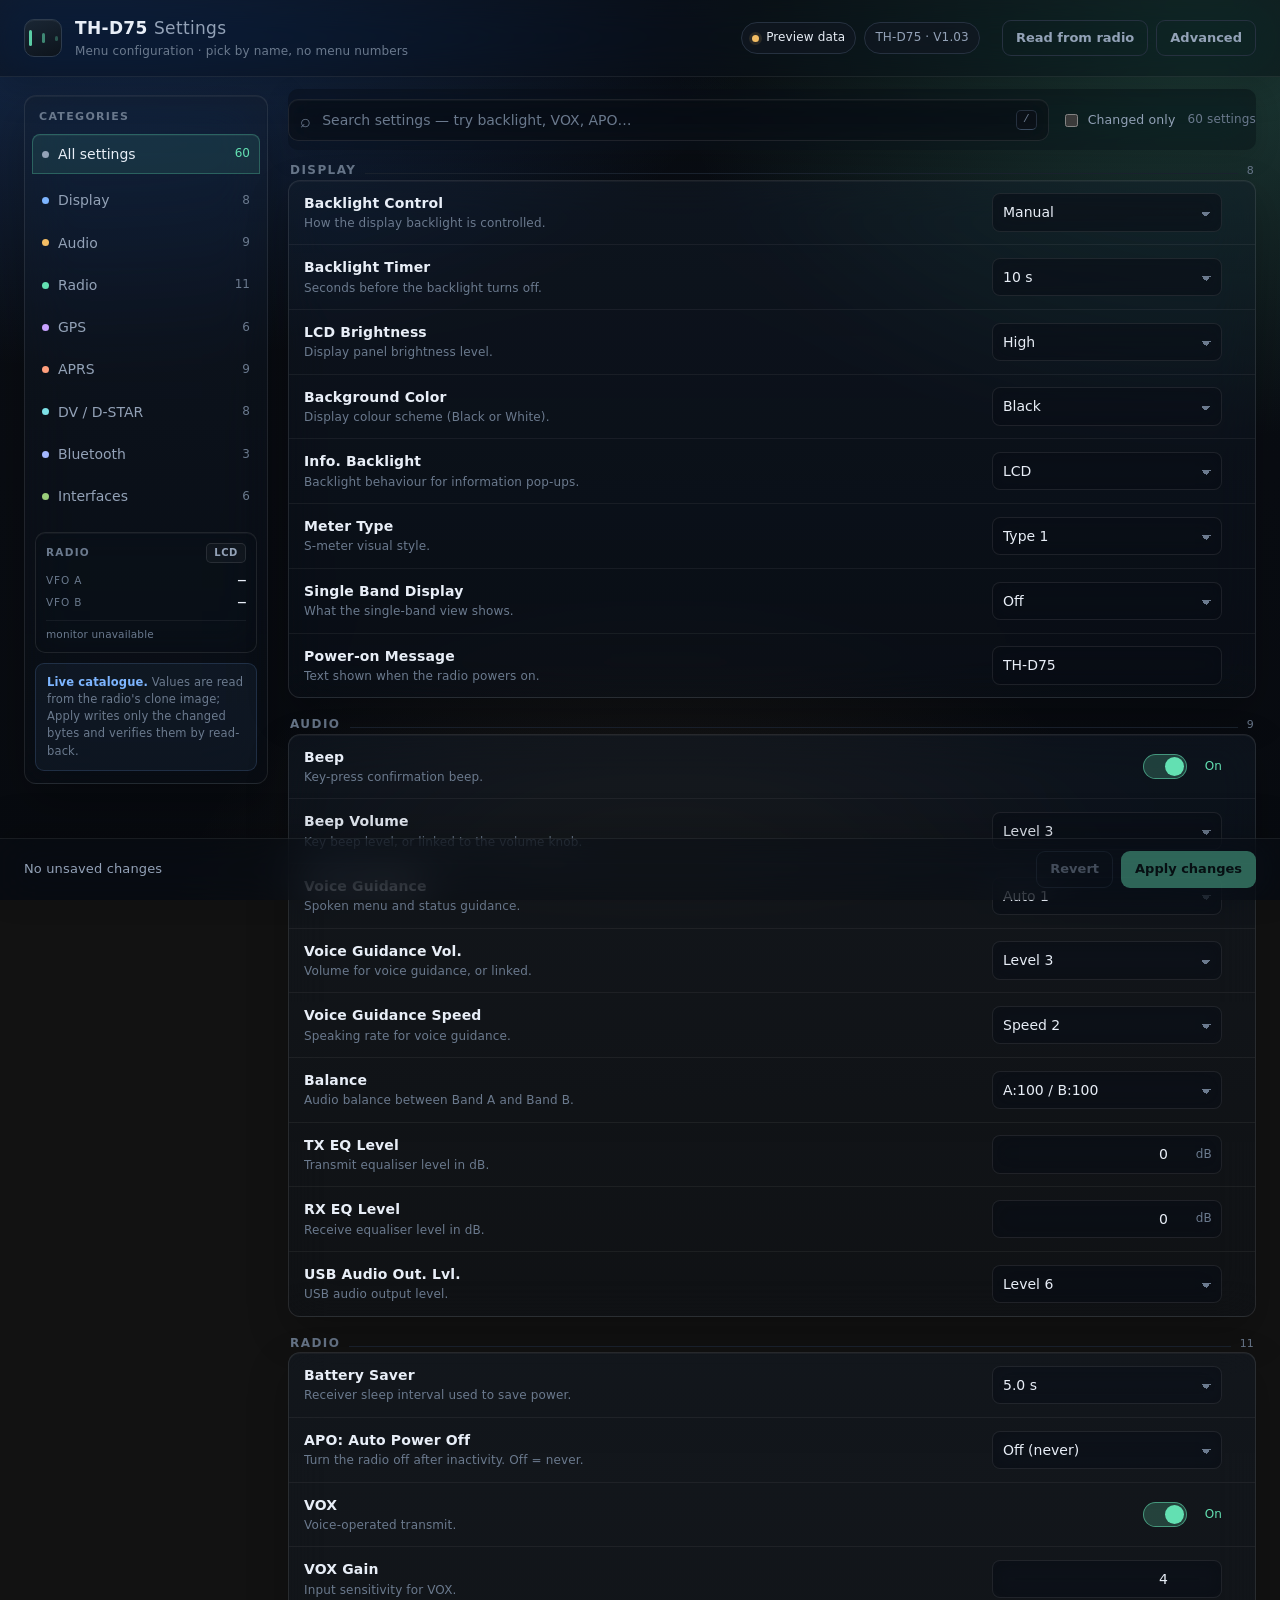
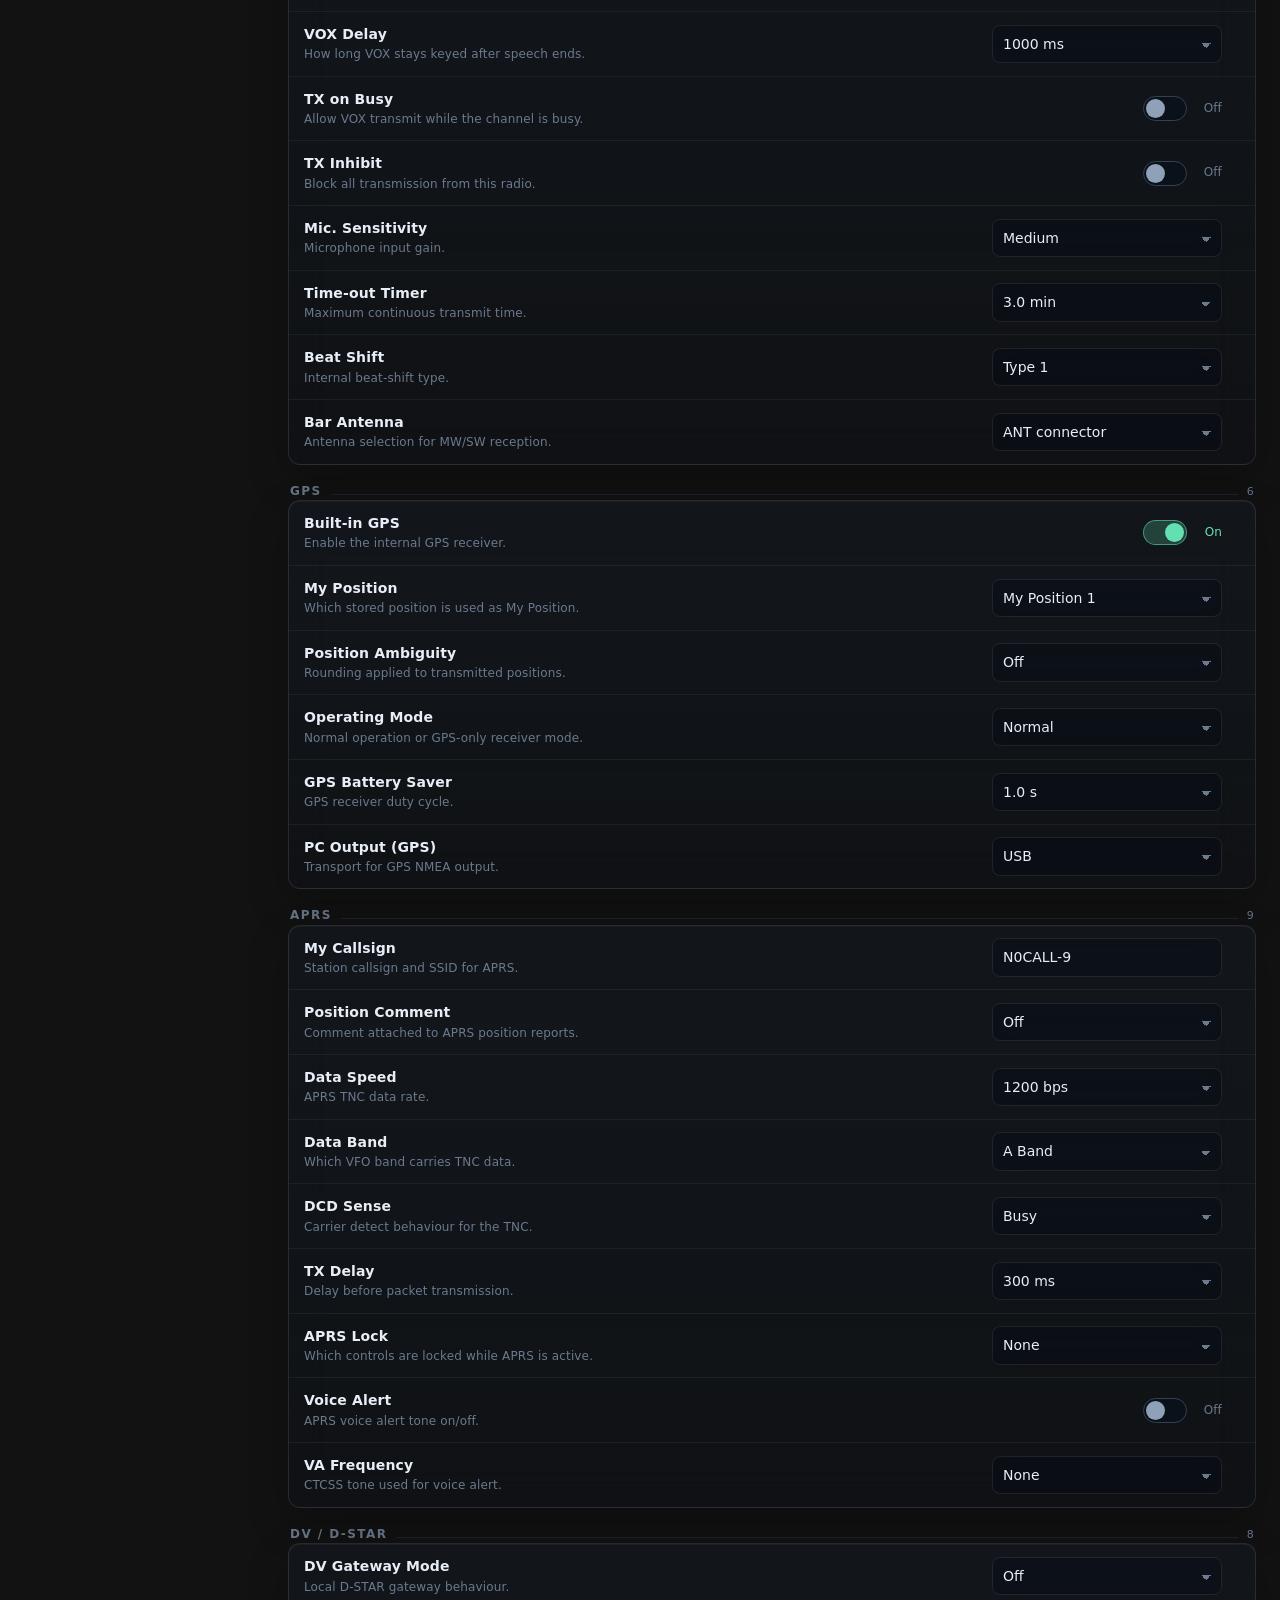
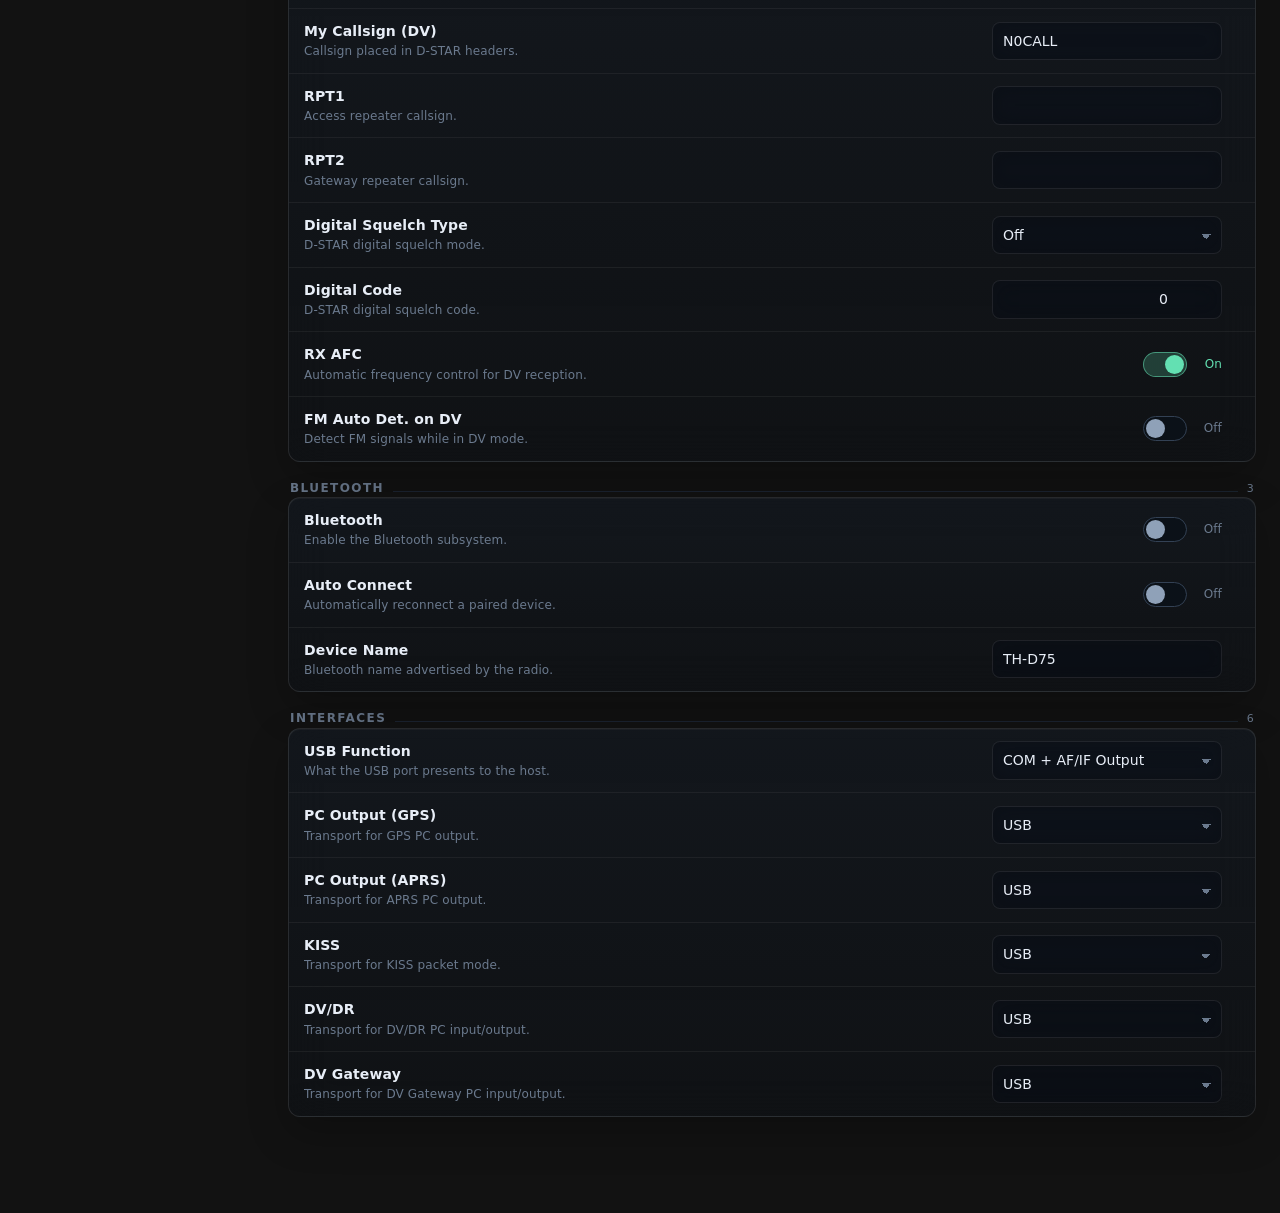
==== commit 137929f4: "feat: add enlarged live LCD emulator modal" ====
--- a/settings-ui/index.html
+++ b/settings-ui/index.html
@@ -43,9 +43,6 @@
         <div class="vfo-row"><span class="vfo-label">VFO A</span><b class="vfo-freq" id="vfo-a">—</b></div>
         <div class="vfo-row"><span class="vfo-label">VFO B</span><b class="vfo-freq" id="vfo-b">—</b></div>
         <div class="radio-panel-status" id="vfo-status">monitor</div>
-        <div class="screen-wrap" id="screen-wrap" hidden>
-          <img id="screen-img" alt="Live TH-D75 LCD" width="240" height="180">
-        </div>
       </section>
 
       <div class="sidebar-note">
@@ -90,6 +87,19 @@
 
   <div class="toast" id="toast" role="status" aria-live="polite" hidden></div>
 
+  <div class="screen-modal" id="screen-modal" hidden>
+    <div class="screen-dialog" role="dialog" aria-modal="true" aria-label="Live TH-D75 LCD">
+      <div class="screen-dialog-head">
+        <span>TH-D75 LCD</span>
+        <button class="mini-btn" id="screen-close" type="button">Close</button>
+      </div>
+      <div class="screen-bezel">
+        <img id="screen-modal-img" alt="Live TH-D75 LCD framebuffer" width="240" height="180">
+      </div>
+      <div class="screen-caption">Live 240×180 DDR framebuffer · refresh 1 s</div>
+    </div>
+  </div>
+
   <script src="catalog.js"></script>
   <script src="app.js"></script>
 </body>
--- a/settings-ui/styles.css
+++ b/settings-ui/styles.css
@@ -404,3 +404,43 @@
   .radio-panel { margin: 8px 8px 10px; }
   .screen-wrap img { max-width: 240px; margin: 0 auto; }
 }
+
+/* Enlarged LCD framebuffer emulator */
+.screen-modal {
+  position: fixed; inset: 0; z-index: 60;
+  display: grid; place-items: center;
+  padding: 24px;
+  background: rgba(4, 7, 11, .62);
+  -webkit-backdrop-filter: blur(12px) saturate(130%);
+  backdrop-filter: blur(12px) saturate(130%);
+}
+.screen-dialog {
+  width: min(620px, calc(100vw - 32px));
+  border: 1px solid rgba(255,255,255,.13);
+  border-radius: 16px;
+  padding: 14px;
+  background: linear-gradient(180deg, rgba(22,31,43,.86), rgba(10,15,22,.78));
+  box-shadow: 0 30px 90px rgba(0,0,0,.55), inset 0 1px 0 rgba(255,255,255,.07);
+}
+.screen-dialog-head {
+  display: flex; align-items: center; justify-content: space-between;
+  margin-bottom: 12px;
+  color: var(--faint); font-size: 11px; font-weight: 650;
+  text-transform: uppercase; letter-spacing: .12em;
+}
+.screen-bezel {
+  padding: 12px;
+  border-radius: 10px;
+  background: #05080c;
+  border: 1px solid rgba(255,255,255,.10);
+  box-shadow: inset 0 0 0 1px rgba(0,0,0,.8);
+}
+.screen-bezel img {
+  display: block; width: 100%; height: auto;
+  image-rendering: pixelated;
+  border-radius: 4px;
+  background: #000;
+}
+.screen-caption { margin-top: 9px; color: var(--faint); font-size: 11px; text-align: center; }
+
+.screen-modal[hidden] { display: none; }
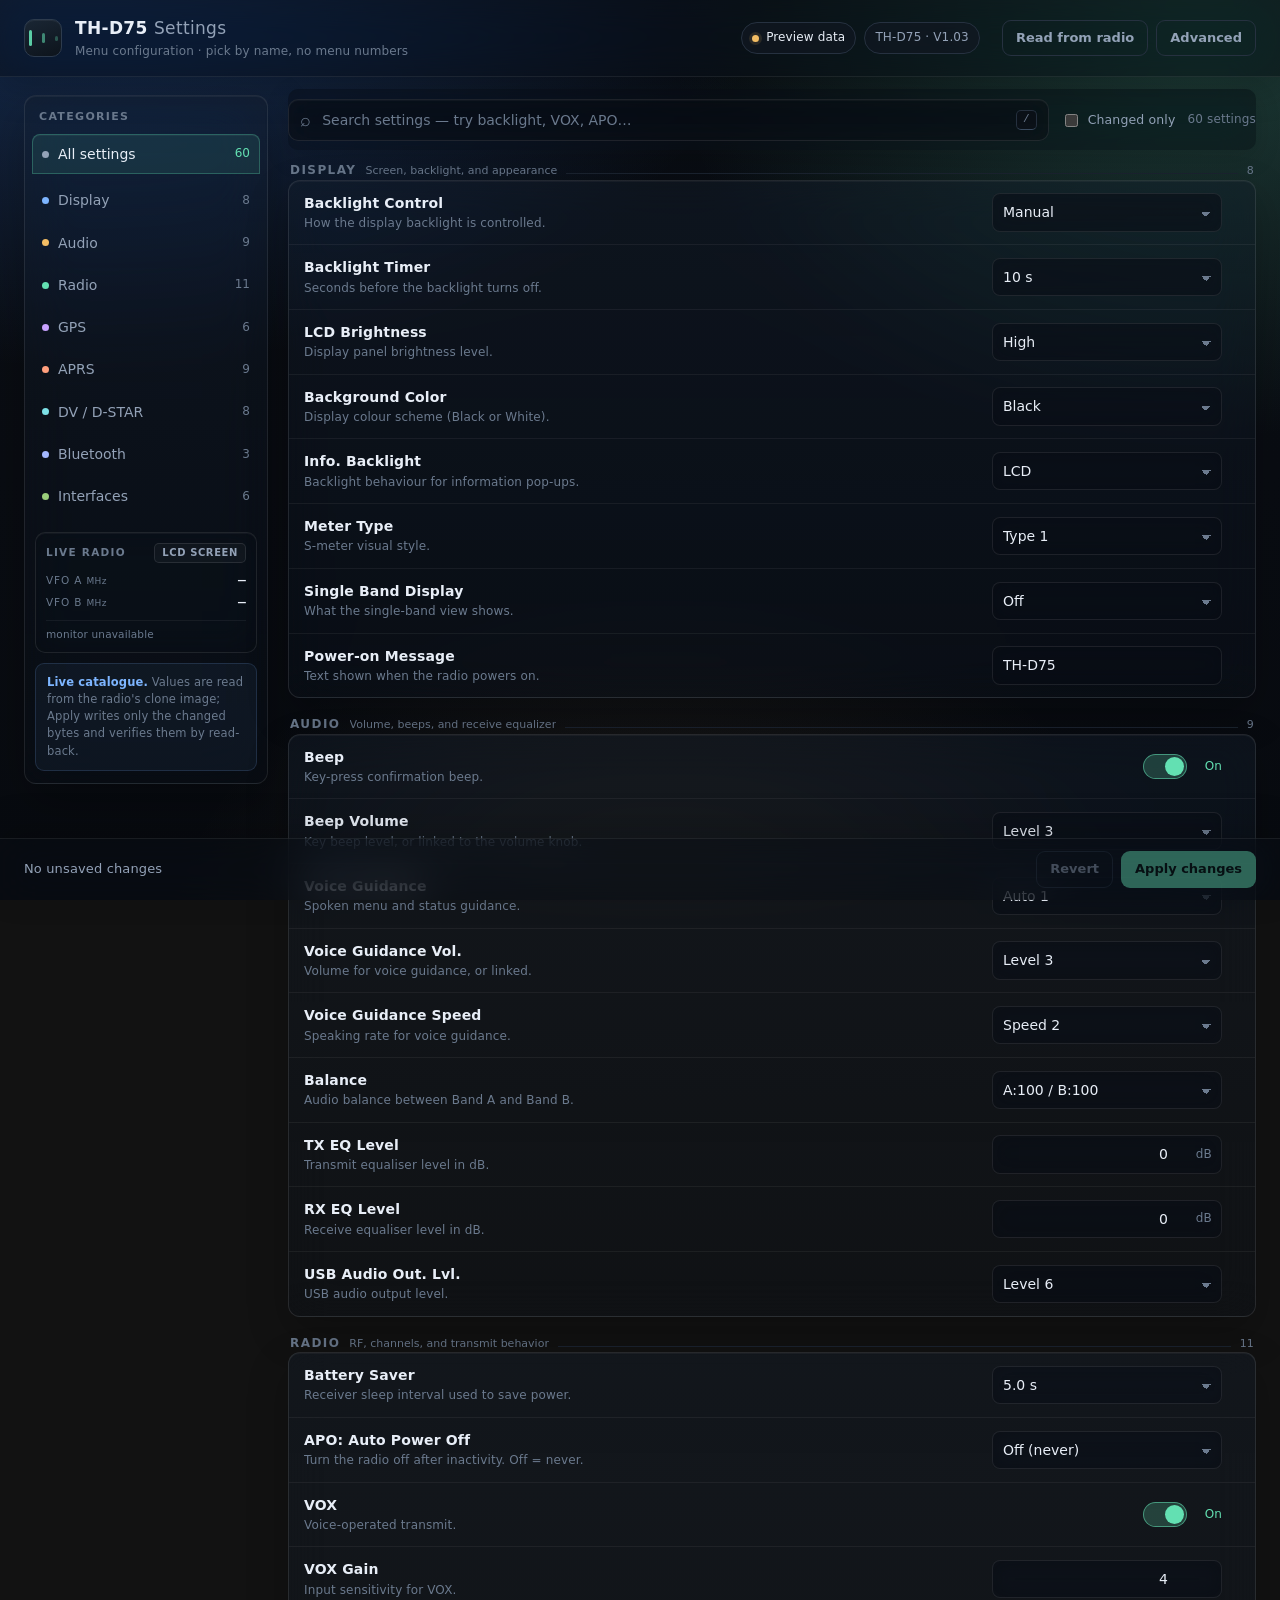
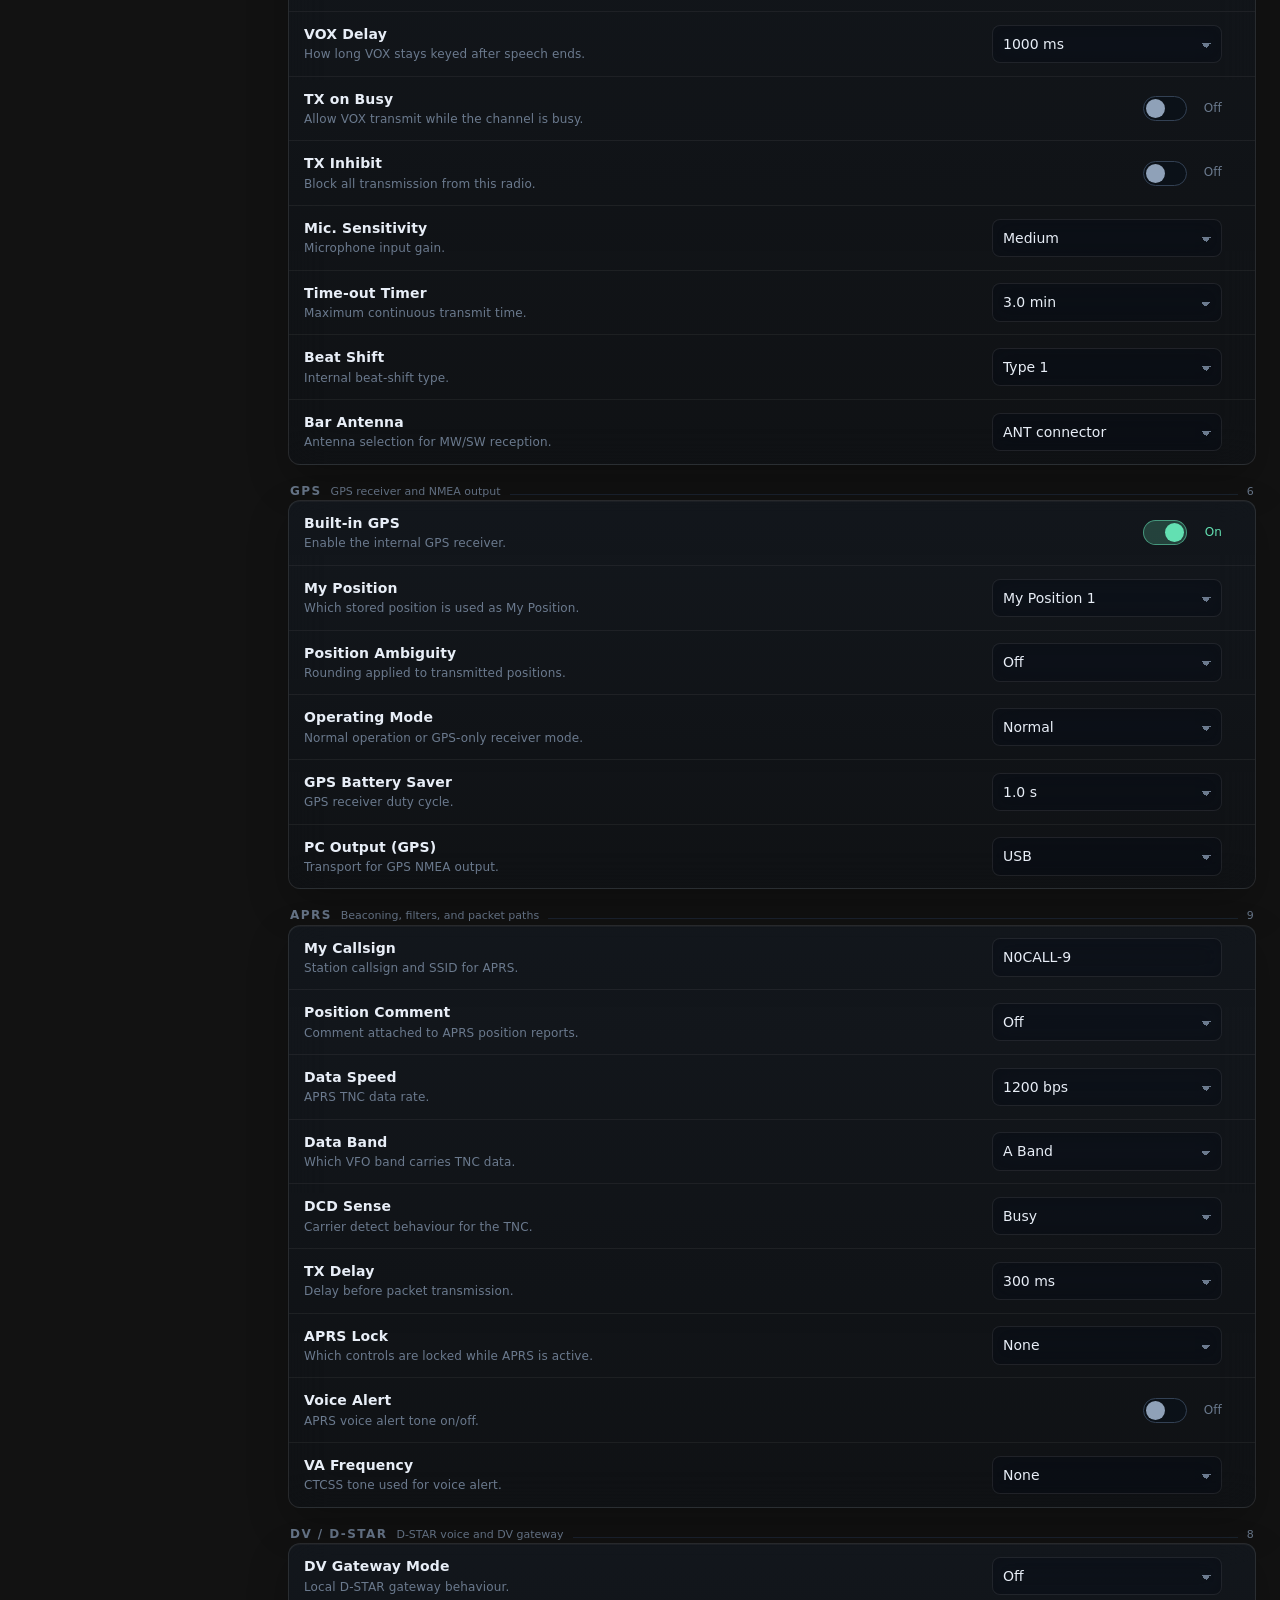
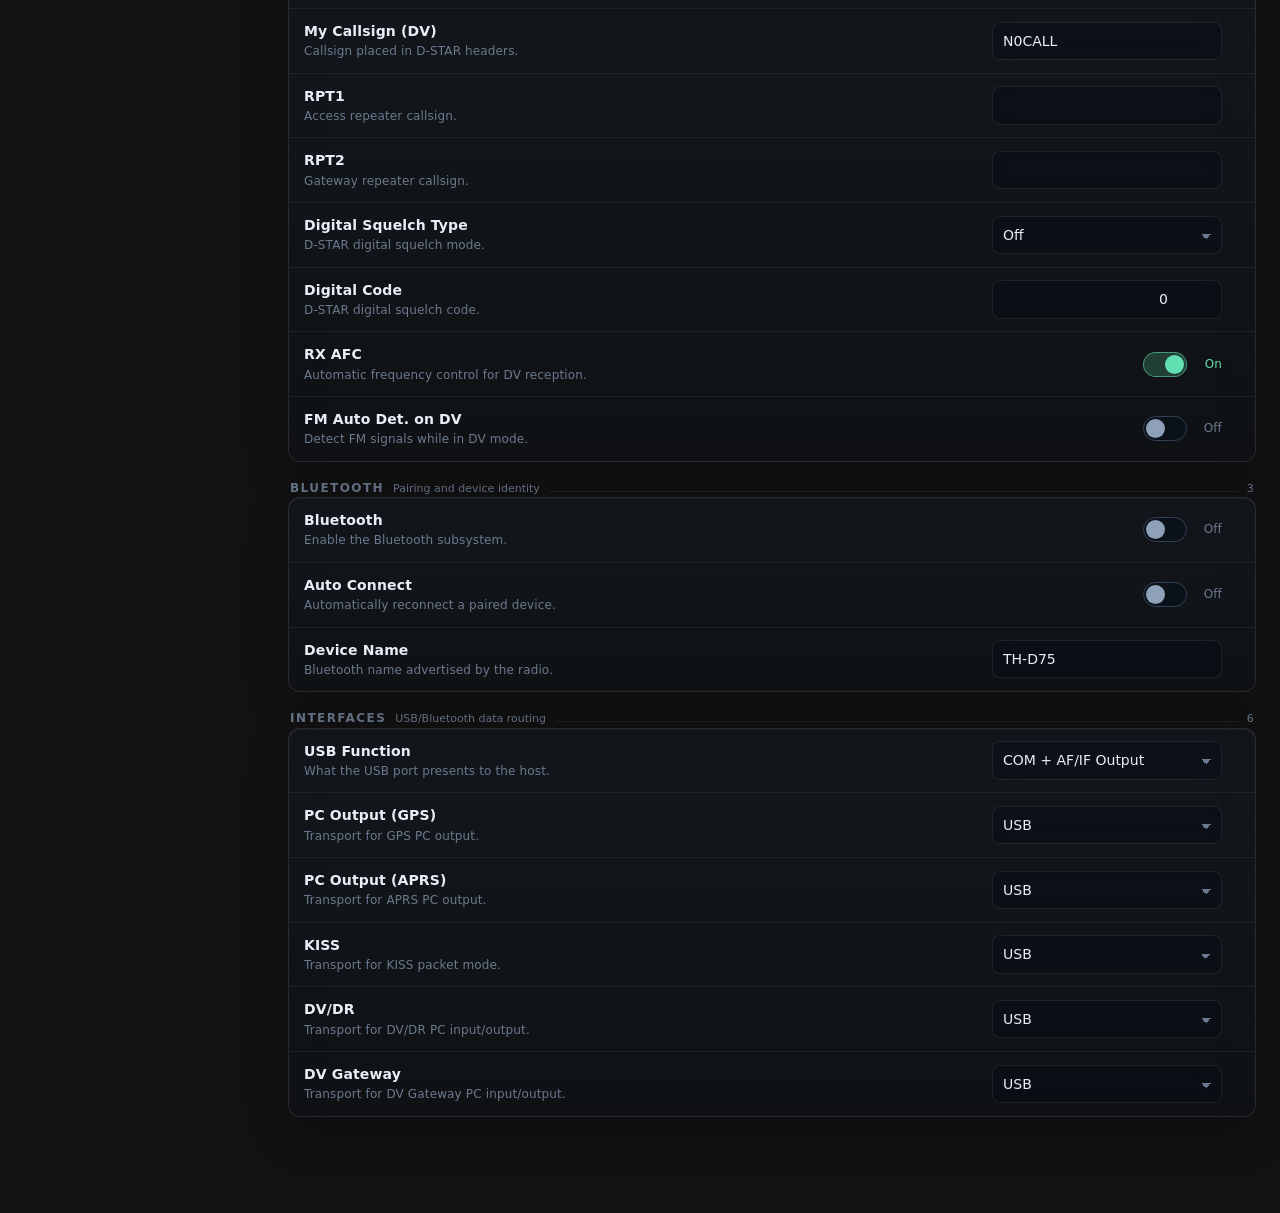
==== commit 5874a5f5: "ui: label live radio, VFO units, and form sections" ====
--- a/settings-ui/index.html
+++ b/settings-ui/index.html
@@ -37,11 +37,12 @@
 
       <section class="radio-panel" aria-label="Live radio status">
         <div class="radio-panel-head">
-          <span>Radio</span>
-          <button class="mini-btn" id="screen-toggle" type="button" aria-pressed="false">LCD</button>
+          <span>Live radio</span>
+          <button class="mini-btn" id="screen-toggle" type="button" aria-pressed="false"
+                  aria-label="Open live LCD screen" title="Open live LCD screen">LCD screen</button>
         </div>
-        <div class="vfo-row"><span class="vfo-label">VFO A</span><b class="vfo-freq" id="vfo-a">—</b></div>
-        <div class="vfo-row"><span class="vfo-label">VFO B</span><b class="vfo-freq" id="vfo-b">—</b></div>
+        <div class="vfo-row"><span class="vfo-label">VFO A <small>MHz</small></span><b class="vfo-freq" id="vfo-a">—</b></div>
+        <div class="vfo-row"><span class="vfo-label">VFO B <small>MHz</small></span><b class="vfo-freq" id="vfo-b">—</b></div>
         <div class="radio-panel-status" id="vfo-status">monitor</div>
       </section>
 
@@ -96,7 +97,7 @@
       <div class="screen-bezel">
         <img id="screen-modal-img" alt="Live TH-D75 LCD framebuffer" width="240" height="180">
       </div>
-      <div class="screen-caption">Live 240×180 DDR framebuffer · refresh 1 s</div>
+      <div class="screen-caption" id="screen-caption">Live 240×180 DDR framebuffer</div>
     </div>
   </div>
 
--- a/settings-ui/styles.css
+++ b/settings-ui/styles.css
@@ -444,3 +444,10 @@
 .screen-caption { margin-top: 9px; color: var(--faint); font-size: 11px; text-align: center; }
 
 .screen-modal[hidden] { display: none; }
+.vfo-label small { color: var(--faint); font-size: 9px; letter-spacing: .04em; }
+.group-desc {
+  color: var(--faint); font-size: 11px; font-weight: 400;
+  letter-spacing: 0; text-transform: none; white-space: nowrap;
+  overflow: hidden; text-overflow: ellipsis;
+}
+@media (max-width: 820px) { .group-desc { display: none; } }
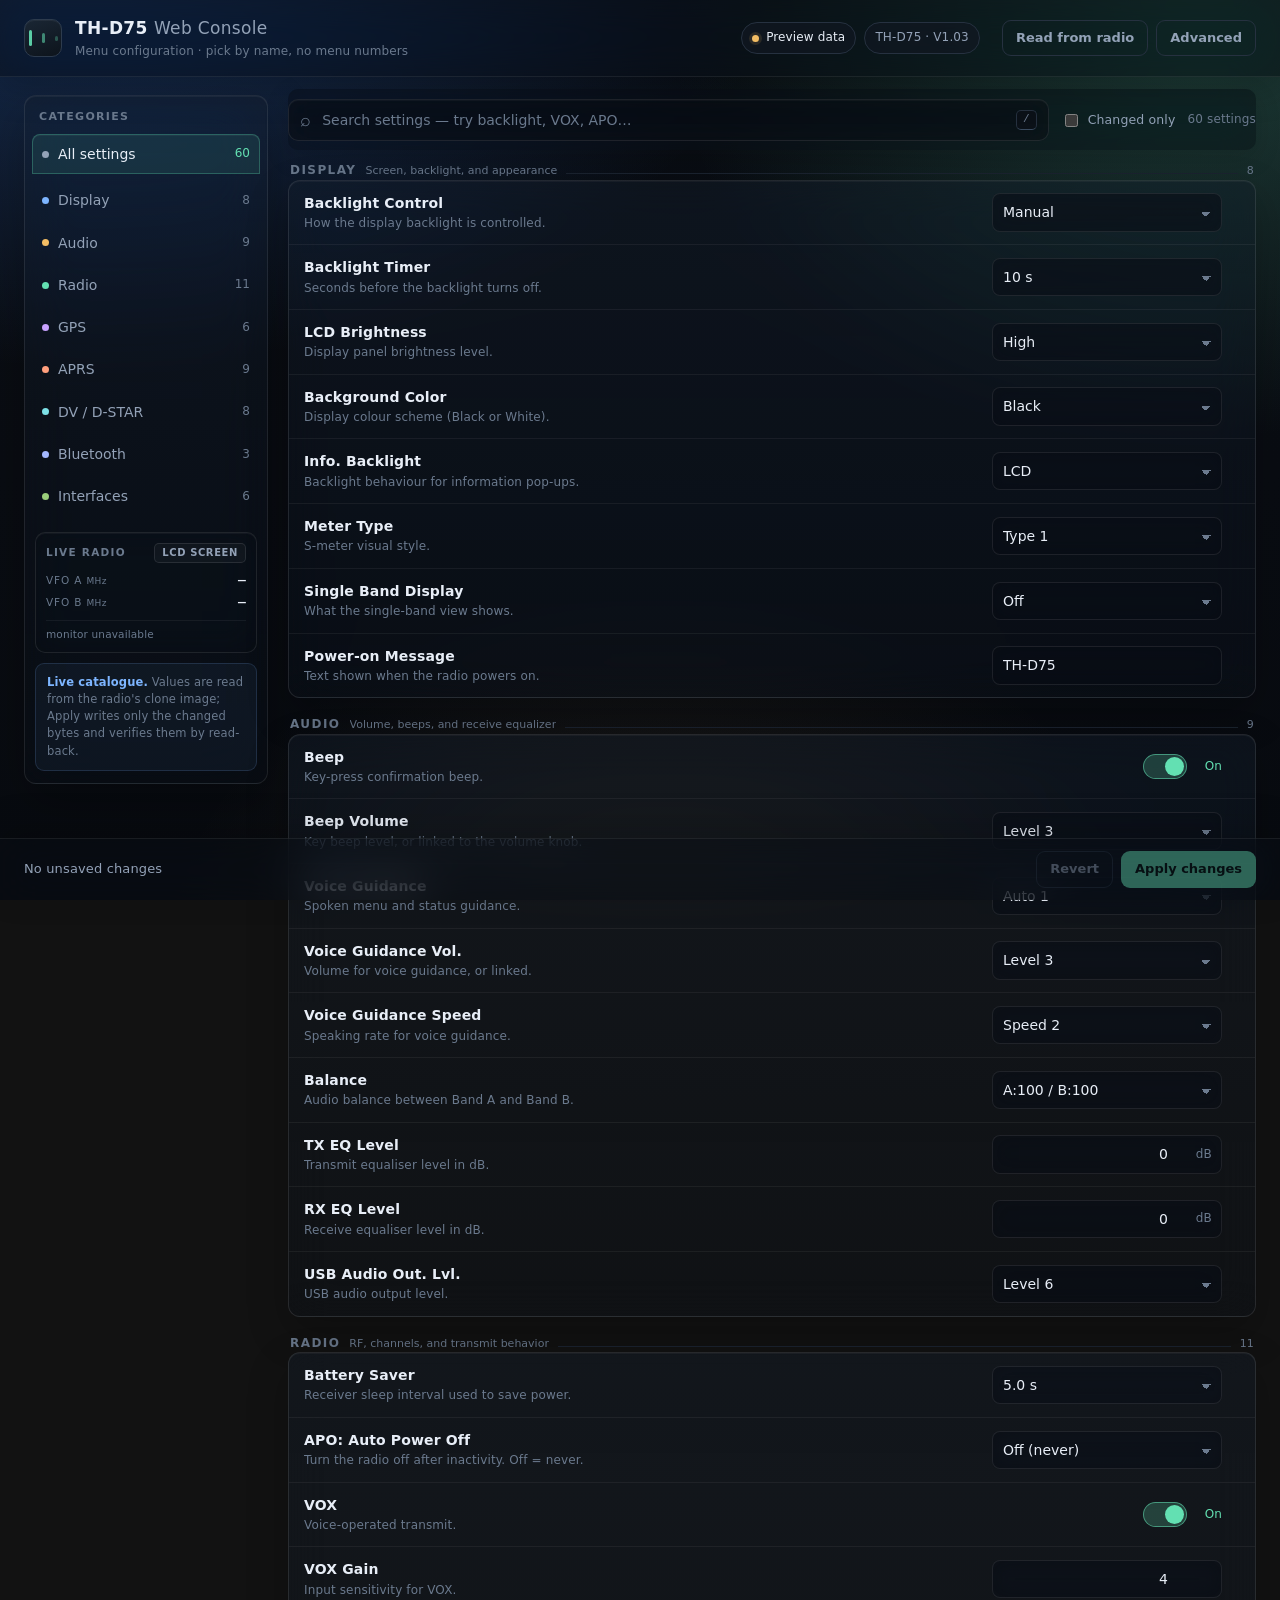
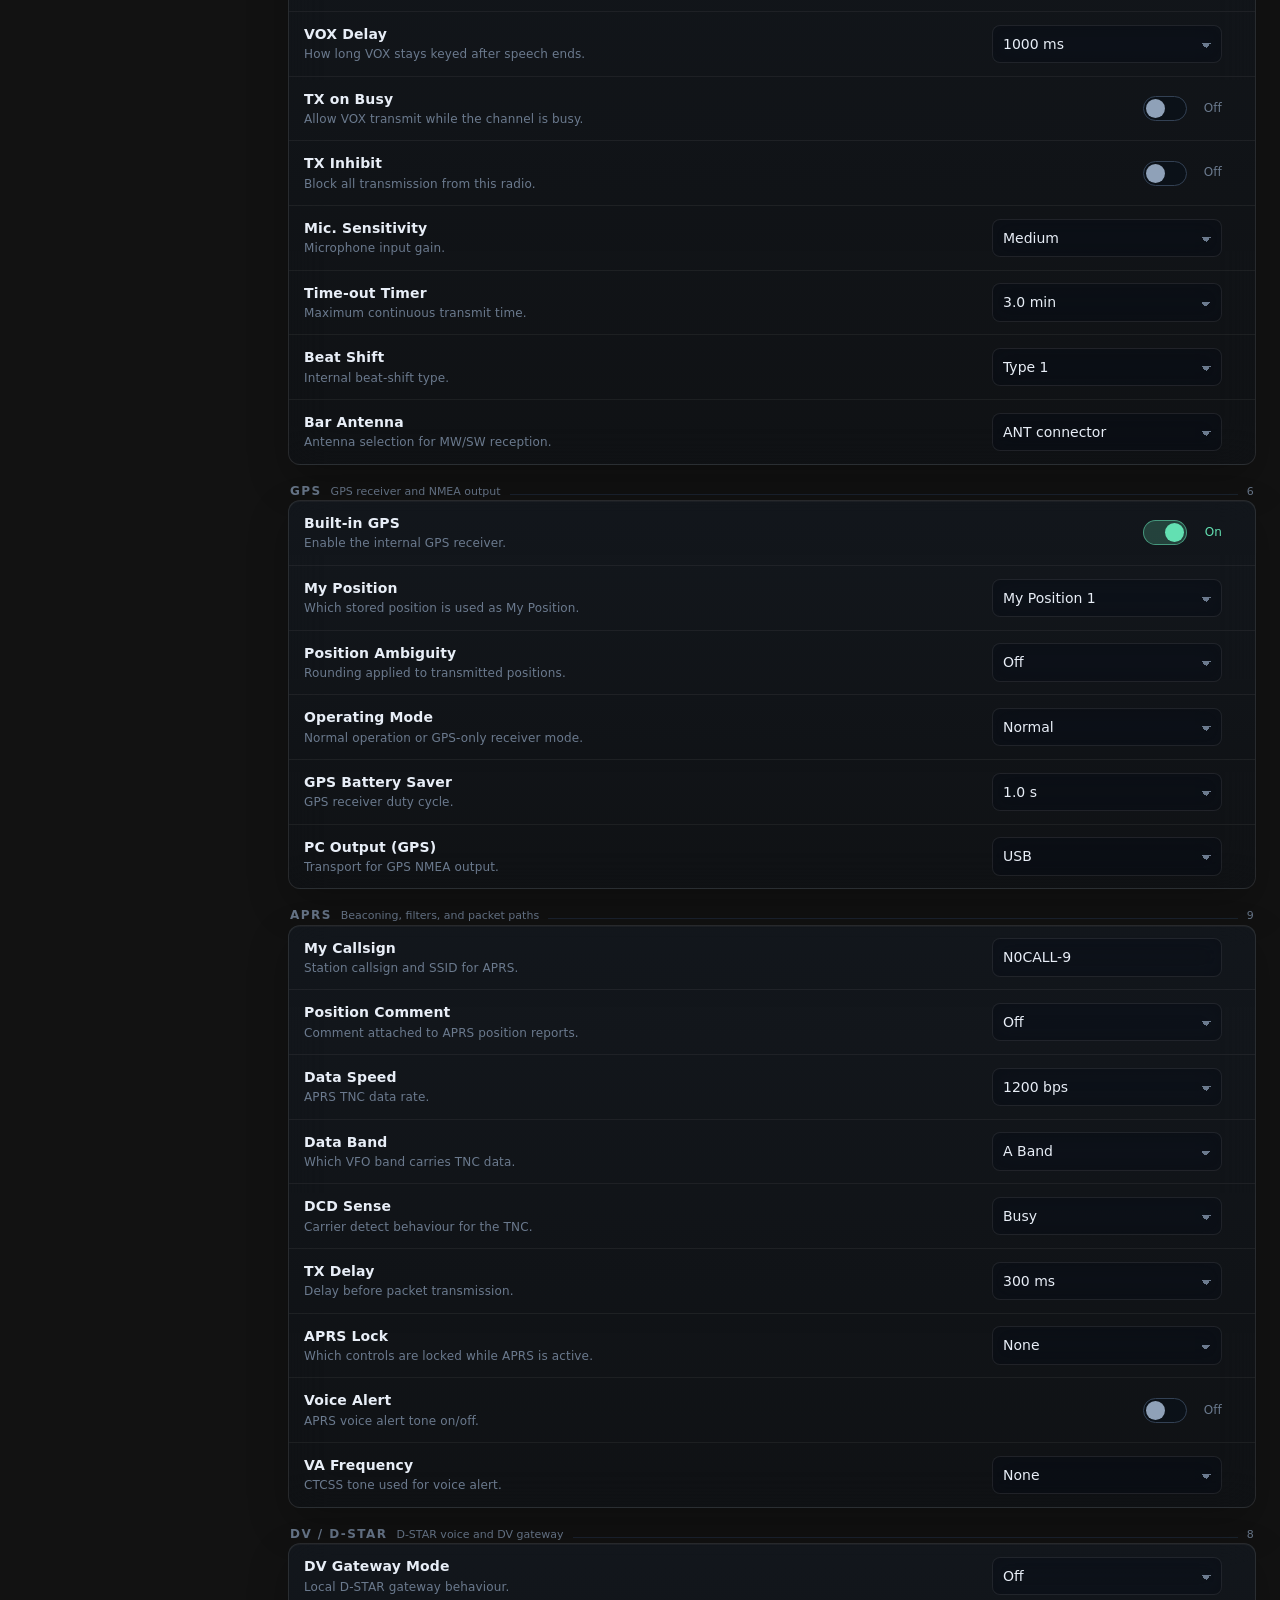
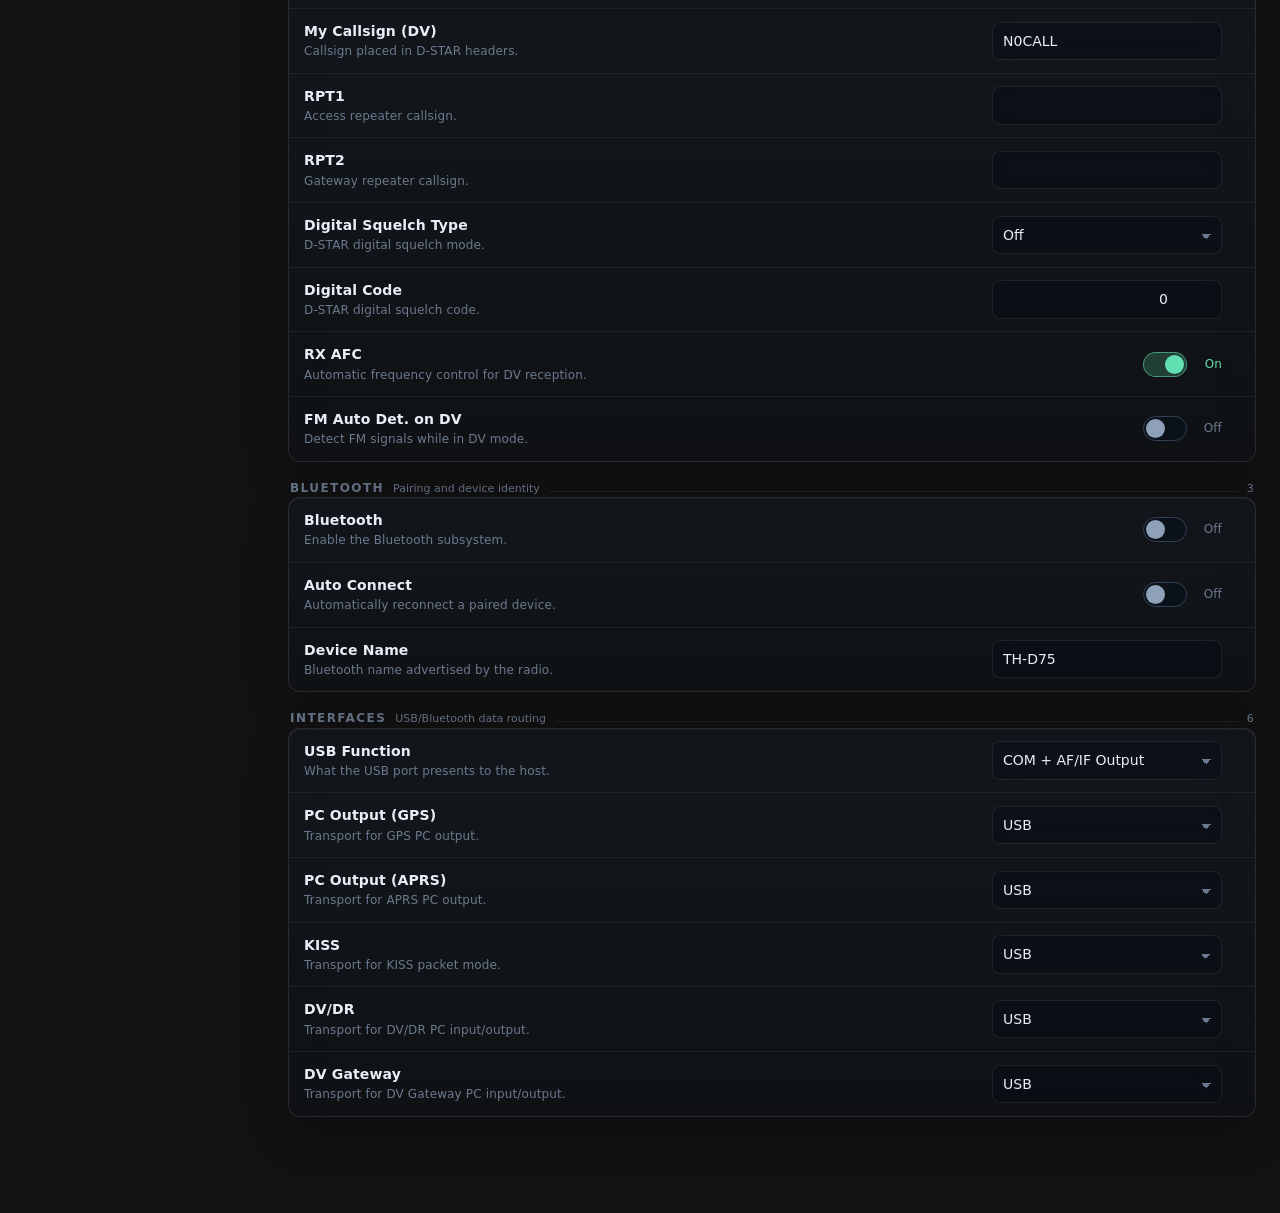
==== commit 2bb0c5b3: "refactor: rename project to TH-D75 Web Console" ====
--- a/settings-ui/index.html
+++ b/settings-ui/index.html
@@ -3,7 +3,7 @@
 <head>
   <meta charset="utf-8">
   <meta name="viewport" content="width=device-width, initial-scale=1">
-  <title>TH-D75 Settings</title>
+  <title>TH-D75 Web Console</title>
   <link rel="stylesheet" href="styles.css">
 </head>
 <body>
@@ -13,7 +13,7 @@
         <span></span><span></span><span></span>
       </div>
       <div>
-        <h1>TH-D75 <em>Settings</em></h1>
+        <h1>TH-D75 <em>Web Console</em></h1>
         <p class="subtitle">Menu configuration · pick by name, no menu numbers</p>
       </div>
     </div>
